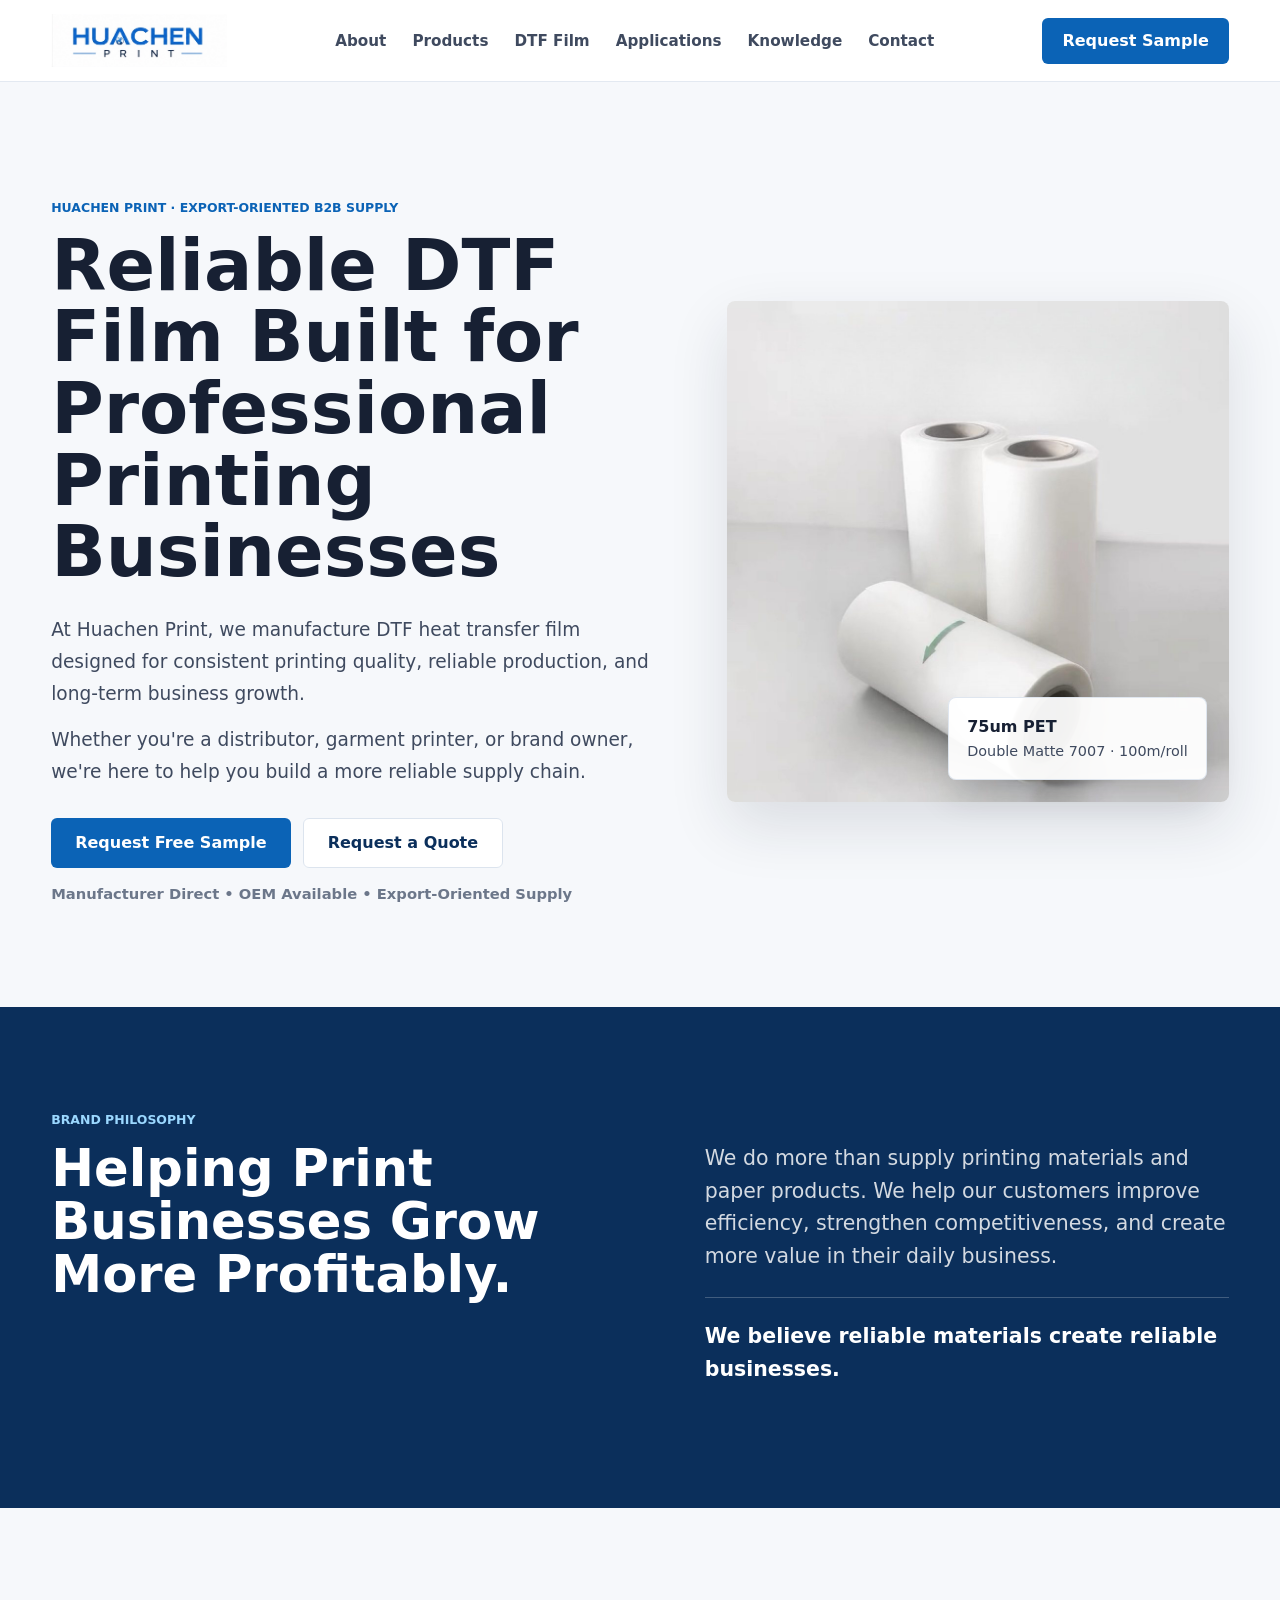
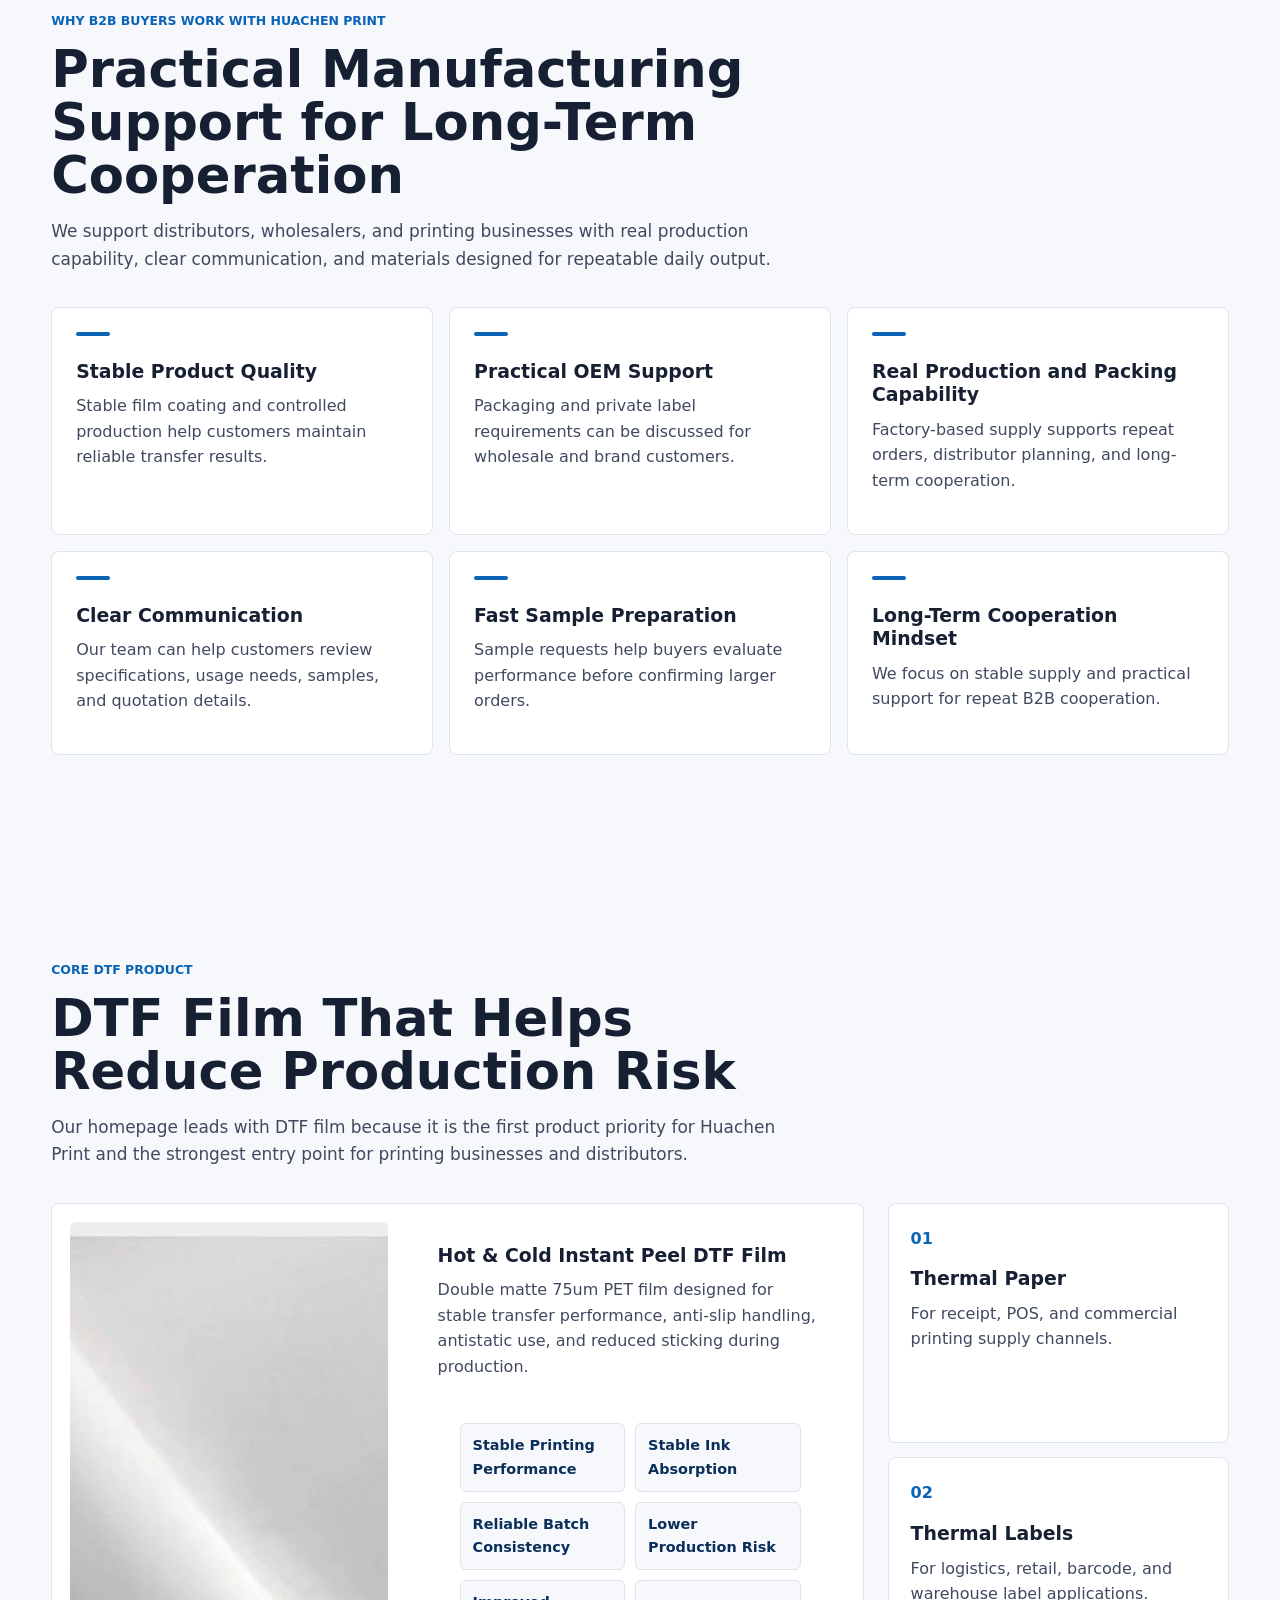
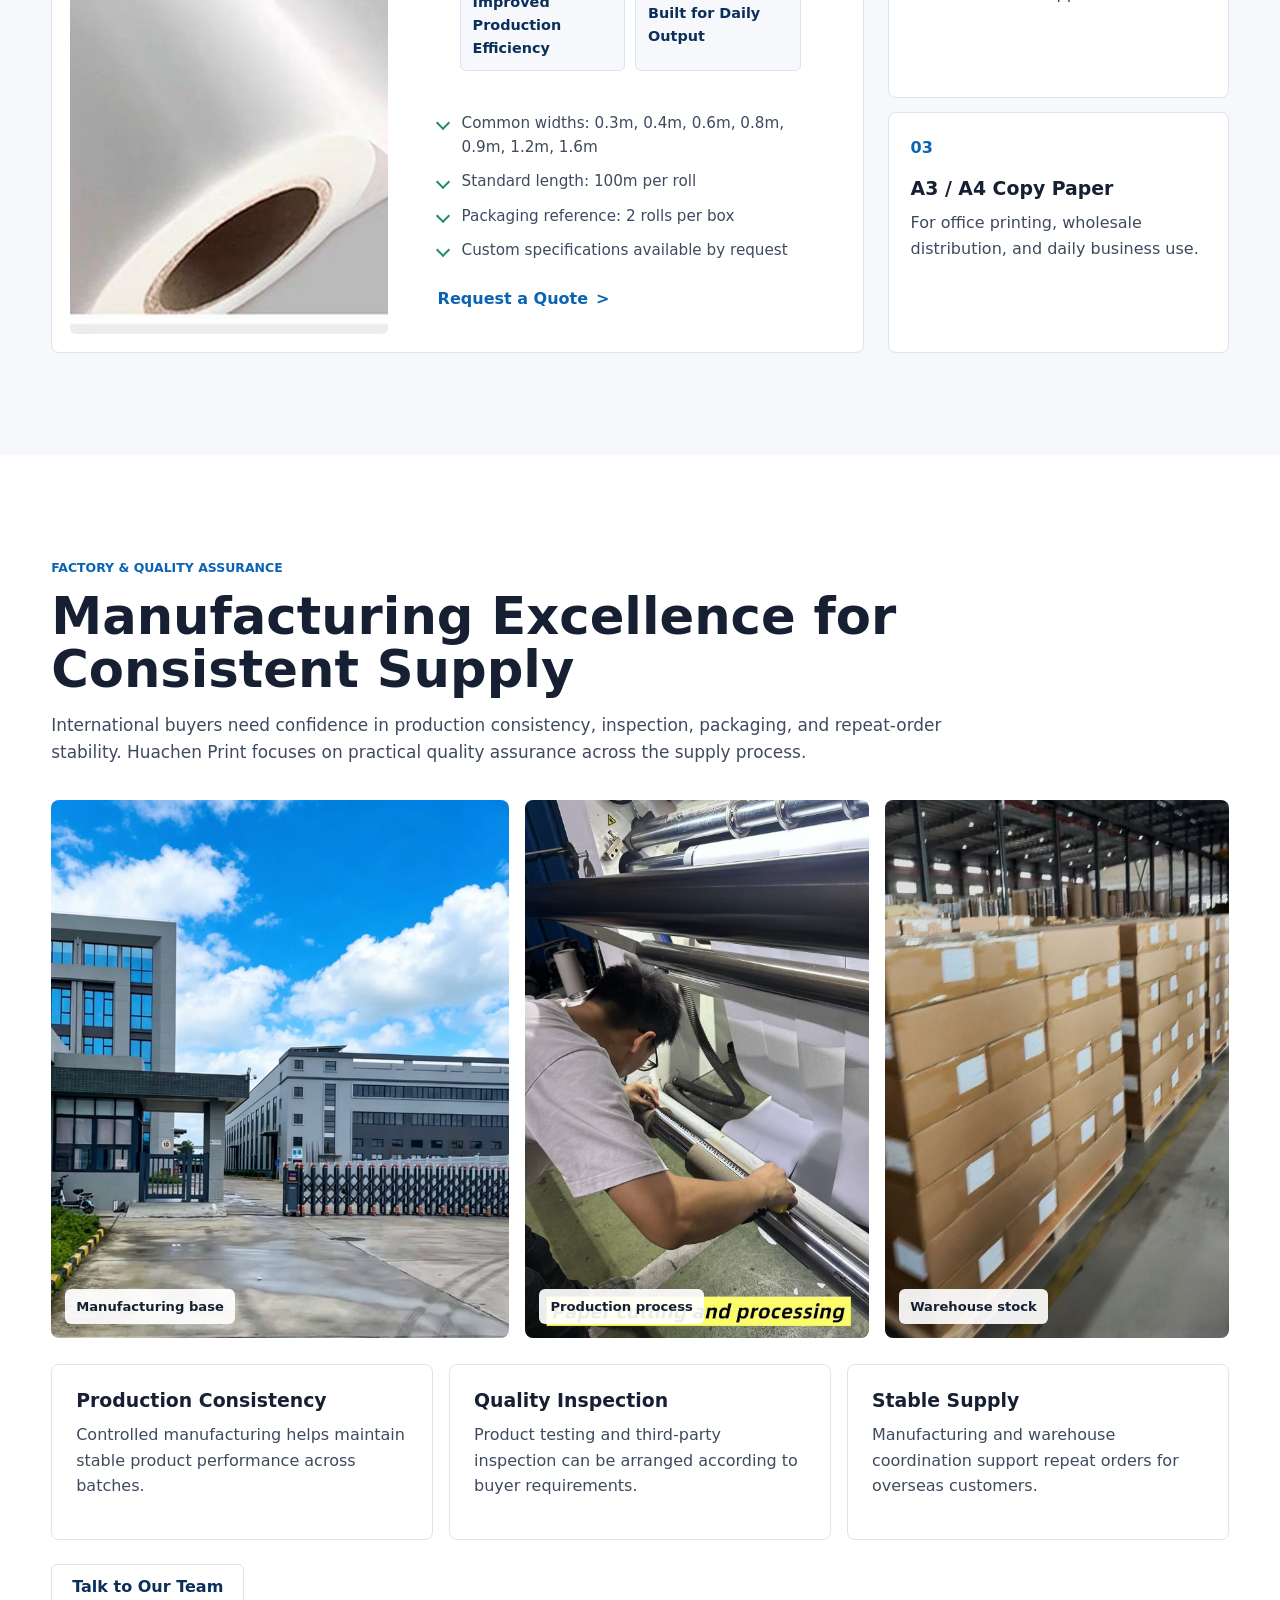
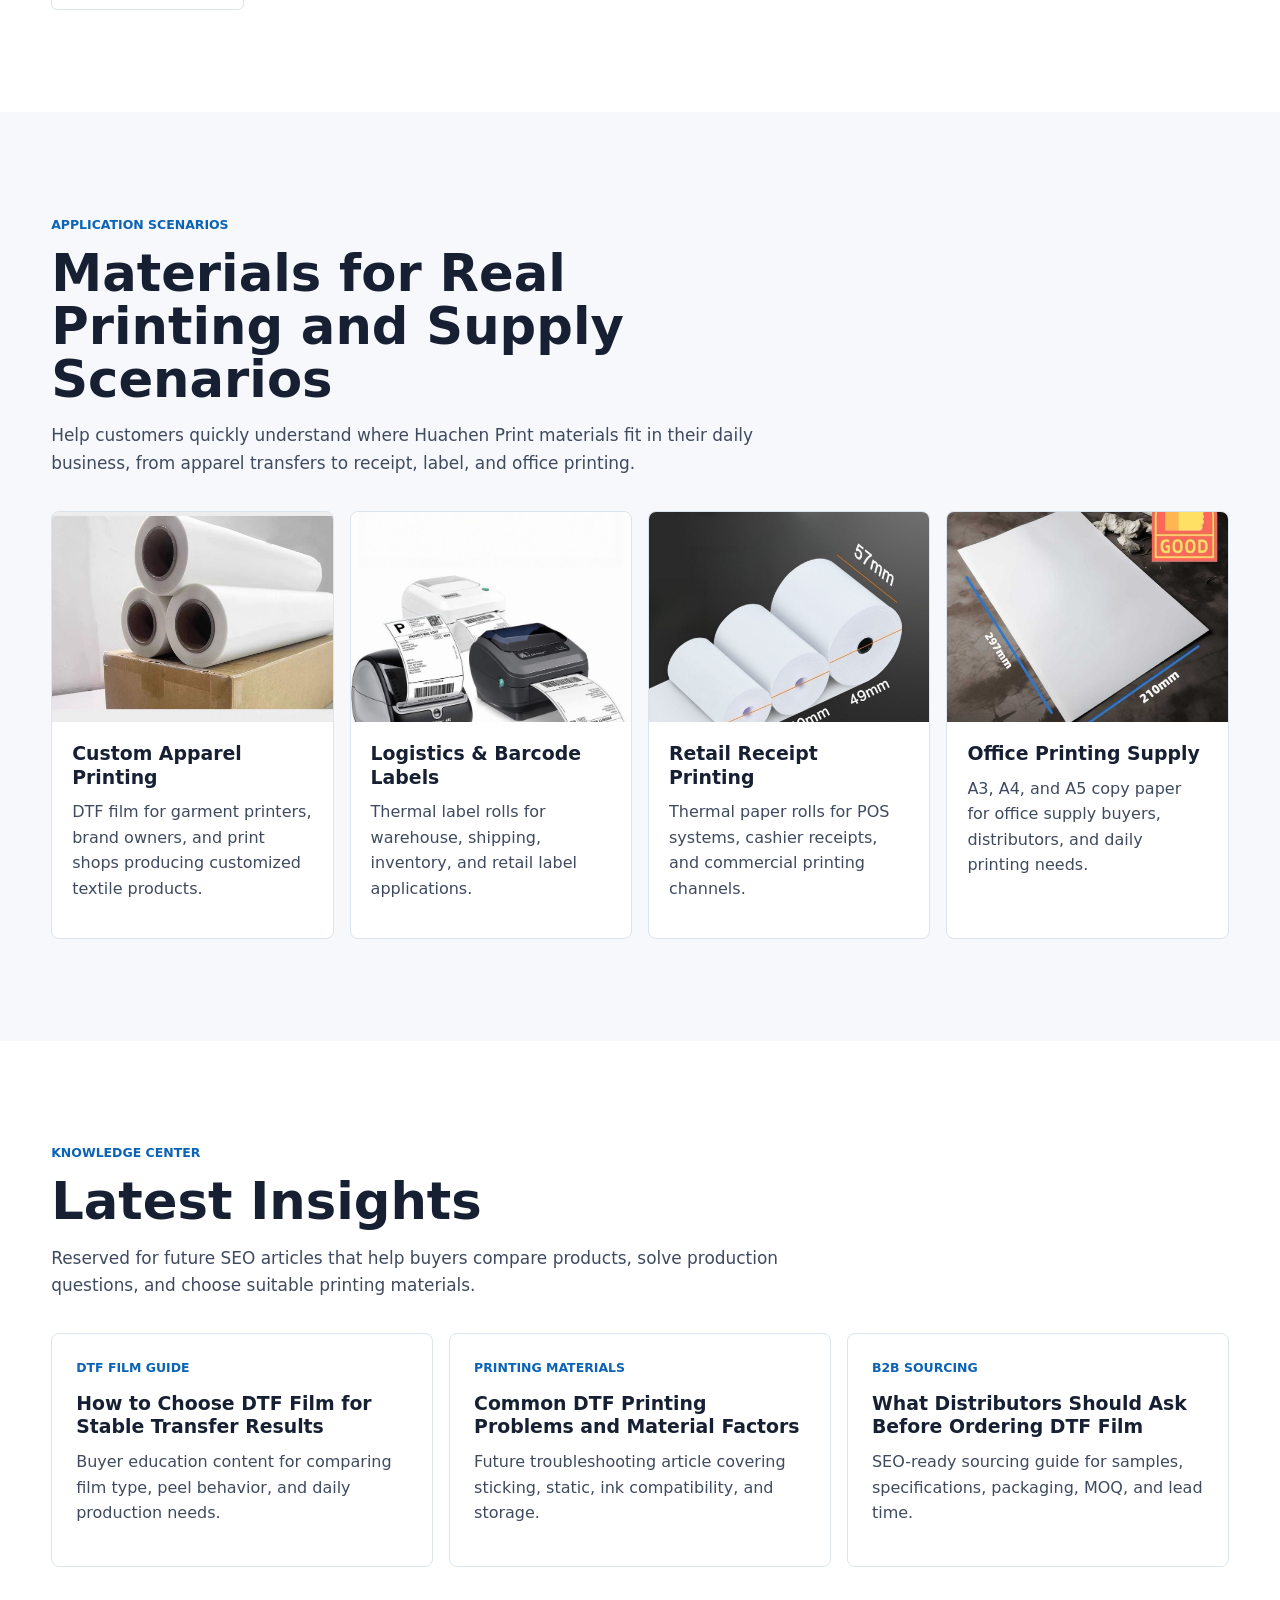
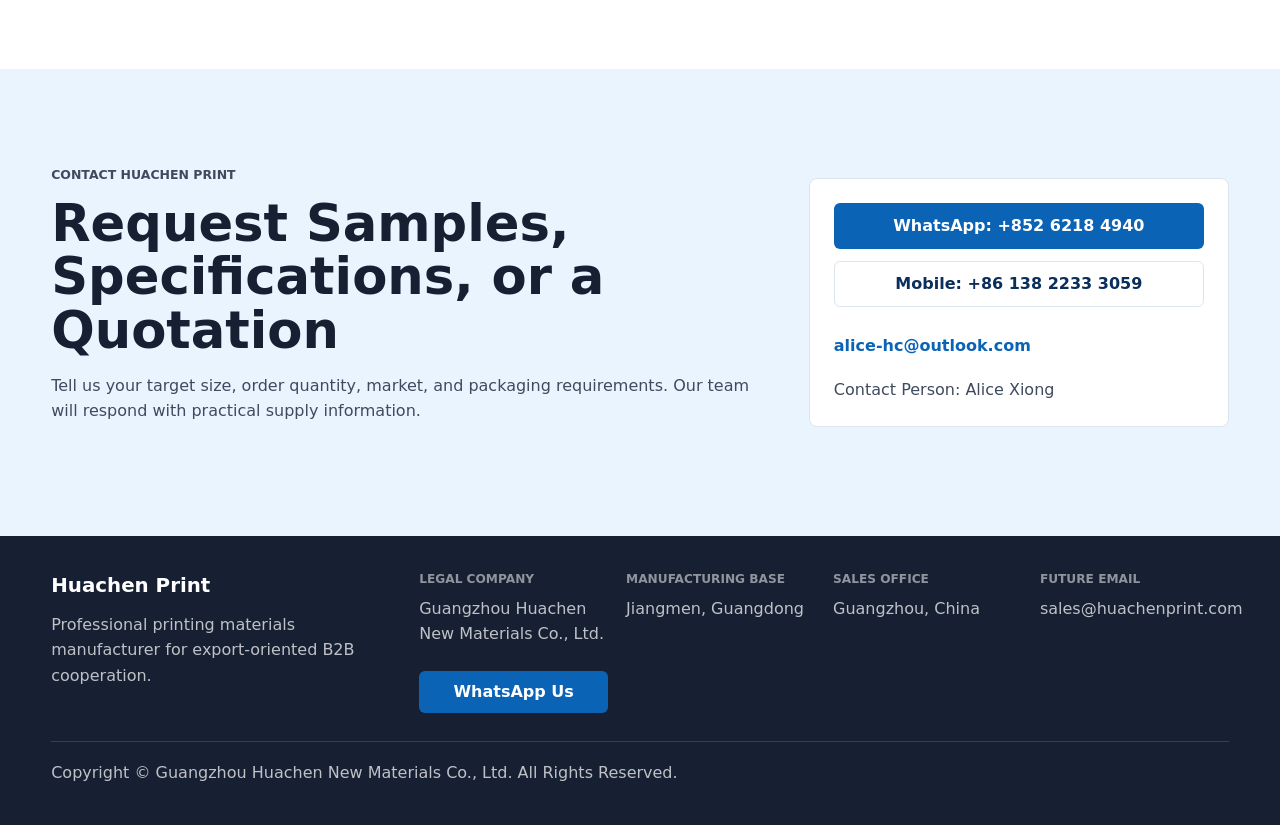
==== index.html @ bc87f284 "Add files via upload Initial Huachen Print website launch package" ====
<!doctype html>
<html lang="en">
  <head>
    <meta charset="utf-8" />
    <meta name="viewport" content="width=device-width, initial-scale=1" />
    <title>Huachen Print | Professional DTF Heat Transfer Film Manufacturer</title>
    <meta
      name="description"
      content="Huachen Print is a professional DTF heat transfer film manufacturer helping overseas distributors and printing businesses build reliable supply chains."
    />
    <link rel="canonical" href="https://huachenprint.com" />
    <link rel="icon" href="./favicon.ico" sizes="any" />
    <meta property="og:type" content="website" />
    <meta property="og:title" content="Huachen Print | Professional DTF Heat Transfer Film Manufacturer" />
    <meta property="og:description" content="width=device-width, initial-scale=1" />
    <meta property="og:url" content="https://huachenprint.com" />
    <meta property="og:image" content="https://huachenprint.com/assets/images/og-image.jpg" />
    <meta name="twitter:card" content="summary_large_image" />
    <link rel="stylesheet" href="./styles.css" />
  </head>
  <body>
    <header class="site-header">
      <a class="brand" href="./index.html" aria-label="Huachen Print homepage">
        <img src="./assets/images/logo-huachen-print.jpg" alt="Huachen Print" />
      </a>
      <button class="menu-button" type="button" aria-label="Open navigation" aria-expanded="false">
        <span></span>
        <span></span>
        <span></span>
      </button>
      <nav class="site-nav" aria-label="Main navigation">
        <a href="./about.html">About</a>
        <a href="./products.html">Products</a>
        <a href="./dtf-film.html">DTF Film</a>
        <a href="./applications.html">Applications</a>
        <a href="#knowledge">Knowledge</a>
        <a href="#contact">Contact</a>
      </nav>
      <a class="header-cta" href="https://wa.me/85262184940?text=Request%20Free%20Sample">Request Sample</a>
    </header>

    <main>
      <section class="hero">
        <div class="hero-copy">
          <p class="eyebrow">Huachen Print &middot; Export-Oriented B2B Supply</p>
          <h1>Reliable DTF Film Built for Professional Printing Businesses</h1>
          <div class="hero-lede">
            <p>
              At Huachen Print, we manufacture DTF heat transfer film designed for
              consistent printing quality, reliable production, and long-term business growth.
            </p>
            <p>
              Whether you're a distributor, garment printer, or brand owner, we're here to help you
              build a more reliable supply chain.
            </p>
          </div>
          <div class="hero-actions" aria-label="Primary contact actions">
            <a class="button primary" href="https://wa.me/85262184940?text=Request%20Free%20Sample">Request Free Sample</a>
            <a class="button secondary" href="mailto:alice-hc@outlook.com?subject=DTF%20Film%20Quotation%20Request">Request a Quote</a>
          </div>
          <p class="hero-trust">Manufacturer Direct &bull; OEM Available &bull; Export-Oriented Supply</p>
        </div>
        <div class="hero-media" aria-label="DTF film product image">
          <img src="./assets/images/dtf-film-rolls.jpg" alt="DTF heat transfer film rolls" />
          <div class="media-note">
            <strong>75um PET</strong>
            <span>Double Matte 7007 &middot; 100m/roll</span>
          </div>
        </div>
      </section>

      <section class="section brand-position" id="about">
        <div class="section-kicker">Brand Philosophy</div>
        <div class="split">
          <div>
            <h2>Helping Print Businesses Grow More Profitably.</h2>
          </div>
          <div>
            <p>
              We do more than supply printing materials and paper products. We help our customers
              improve efficiency, strengthen competitiveness, and create more value in their daily
              business.
            </p>
            <p class="brand-statement">We believe reliable materials create reliable businesses.</p>
          </div>
        </div>
      </section>

      <section class="section why-choose" id="why">
        <div class="section-heading">
          <p class="eyebrow">Why B2B Buyers Work With Huachen Print</p>
          <h2>Practical Manufacturing Support for Long-Term Cooperation</h2>
          <p>
            We support distributors, wholesalers, and printing businesses with real production
            capability, clear communication, and materials designed for repeatable daily output.
          </p>
        </div>
        <div class="reason-grid">
          <article>
            <h3>Stable Product Quality</h3>
            <p>Stable film coating and controlled production help customers maintain reliable transfer results.</p>
          </article>
          <article>
            <h3>Practical OEM Support</h3>
            <p>Packaging and private label requirements can be discussed for wholesale and brand customers.</p>
          </article>
          <article>
            <h3>Real Production and Packing Capability</h3>
            <p>Factory-based supply supports repeat orders, distributor planning, and long-term cooperation.</p>
          </article>
          <article>
            <h3>Clear Communication</h3>
            <p>Our team can help customers review specifications, usage needs, samples, and quotation details.</p>
          </article>
          <article>
            <h3>Fast Sample Preparation</h3>
            <p>Sample requests help buyers evaluate performance before confirming larger orders.</p>
          </article>
          <article>
            <h3>Long-Term Cooperation Mindset</h3>
            <p>We focus on stable supply and practical support for repeat B2B cooperation.</p>
          </article>
        </div>
      </section>

      <section class="section product-focus" id="products">
        <div class="section-heading">
          <p class="eyebrow">Core DTF Product</p>
          <h2>DTF Film That Helps Reduce Production Risk</h2>
          <p>
            Our homepage leads with DTF film because it is the first product priority for Huachen
            Print and the strongest entry point for printing businesses and distributors.
          </p>
        </div>
        <div class="product-grid">
          <article class="feature-panel">
            <img src="./assets/images/dtf-film-detail.jpg" alt="Close-up of DTF film surface" />
            <div>
              <h3>Hot & Cold Instant Peel DTF Film</h3>
              <p>
                Double matte 75um PET film designed for stable transfer performance, anti-slip
                handling, antistatic use, and reduced sticking during production.
              </p>
              <div class="advantage-grid" aria-label="DTF film business advantages">
                <span>Stable Printing Performance</span>
                <span>Stable Ink Absorption</span>
                <span>Reliable Batch Consistency</span>
                <span>Lower Production Risk</span>
                <span>Improved Production Efficiency</span>
                <span>Built for Daily Output</span>
              </div>
              <ul class="check-list compact-list">
                <li>Common widths: 0.3m, 0.4m, 0.6m, 0.8m, 0.9m, 1.2m, 1.6m</li>
                <li>Standard length: 100m per roll</li>
                <li>Packaging reference: 2 rolls per box</li>
                <li>Custom specifications available by request</li>
              </ul>
              <a class="text-cta" href="mailto:alice-hc@outlook.com?subject=DTF%20Film%20Quotation%20Request">Request a Quote</a>
            </div>
          </article>
          <aside class="category-list" aria-label="Additional product categories">
            <article>
              <span>01</span>
              <h3>Thermal Paper</h3>
              <p>For receipt, POS, and commercial printing supply channels.</p>
            </article>
            <article>
              <span>02</span>
              <h3>Thermal Labels</h3>
              <p>For logistics, retail, barcode, and warehouse label applications.</p>
            </article>
            <article>
              <span>03</span>
              <h3>A3 / A4 Copy Paper</h3>
              <p>For office printing, wholesale distribution, and daily business use.</p>
            </article>
          </aside>
        </div>
      </section>

      <section class="section manufacturing" id="manufacturing">
        <div class="section-heading compact">
          <p class="eyebrow">Factory & Quality Assurance</p>
          <h2>Manufacturing Excellence for Consistent Supply</h2>
          <p>
            International buyers need confidence in production consistency, inspection, packaging,
            and repeat-order stability. Huachen Print focuses on practical quality assurance across
            the supply process.
          </p>
        </div>
        <div class="image-band">
          <figure>
            <img src="./assets/images/factory-building.jpg" alt="Huachen manufacturing base exterior" />
            <figcaption>Manufacturing base</figcaption>
          </figure>
          <figure>
            <img src="./assets/images/production-line.jpg" alt="Production line operation" />
            <figcaption>Production process</figcaption>
          </figure>
          <figure>
            <img src="./assets/images/warehouse-stock.jpg" alt="Warehouse stock for printing materials" />
            <figcaption>Warehouse stock</figcaption>
          </figure>
        </div>
        <div class="trust-grid">
          <article>
            <h3>Production Consistency</h3>
            <p>Controlled manufacturing helps maintain stable product performance across batches.</p>
          </article>
          <article>
            <h3>Quality Inspection</h3>
            <p>Product testing and third-party inspection can be arranged according to buyer requirements.</p>
          </article>
          <article>
            <h3>Stable Supply</h3>
            <p>Manufacturing and warehouse coordination support repeat orders for overseas customers.</p>
          </article>
        </div>
        <div class="section-action">
          <a class="button secondary" href="https://wa.me/85262184940?text=Talk%20to%20Huachen%20Print%20Team">Talk to Our Team</a>
        </div>
      </section>

      <section class="section applications" id="applications">
        <div class="section-heading">
          <p class="eyebrow">Application Scenarios</p>
          <h2>Materials for Real Printing and Supply Scenarios</h2>
          <p>
            Help customers quickly understand where Huachen Print materials fit in their daily
            business, from apparel transfers to receipt, label, and office printing.
          </p>
        </div>
        <div class="homepage-application-grid">
          <article class="application-card with-image">
            <img src="./assets/images/dtf-film-box.jpg" alt="DTF film for custom apparel printing" />
            <div>
              <h3>Custom Apparel Printing</h3>
              <p>DTF film for garment printers, brand owners, and print shops producing customized textile products.</p>
            </div>
          </article>
          <article class="application-card with-image">
            <img src="./assets/images/thermal-labels.jpg" alt="Thermal labels for logistics and barcode printing" />
            <div>
              <h3>Logistics & Barcode Labels</h3>
              <p>Thermal label rolls for warehouse, shipping, inventory, and retail label applications.</p>
            </div>
          </article>
          <article class="application-card with-image">
            <img src="./assets/images/thermal-paper-roll.jpg" alt="Thermal paper rolls for POS receipt printing" />
            <div>
              <h3>Retail Receipt Printing</h3>
              <p>Thermal paper rolls for POS systems, cashier receipts, and commercial printing channels.</p>
            </div>
          </article>
          <article class="application-card with-image">
            <img src="./assets/images/copy-paper.jpg" alt="Copy paper for office printing" />
            <div>
              <h3>Office Printing Supply</h3>
              <p>A3, A4, and A5 copy paper for office supply buyers, distributors, and daily printing needs.</p>
            </div>
          </article>
        </div>
      </section>

      <section class="section knowledge" id="knowledge">
        <div class="section-heading">
          <p class="eyebrow">Knowledge Center</p>
          <h2>Latest Insights</h2>
          <p>
            Reserved for future SEO articles that help buyers compare products, solve production
            questions, and choose suitable printing materials.
          </p>
        </div>
        <div class="blog-grid">
          <article>
            <p class="blog-tag">DTF Film Guide</p>
            <h3>How to Choose DTF Film for Stable Transfer Results</h3>
            <p>Buyer education content for comparing film type, peel behavior, and daily production needs.</p>
          </article>
          <article>
            <p class="blog-tag">Printing Materials</p>
            <h3>Common DTF Printing Problems and Material Factors</h3>
            <p>Future troubleshooting article covering sticking, static, ink compatibility, and storage.</p>
          </article>
          <article>
            <p class="blog-tag">B2B Sourcing</p>
            <h3>What Distributors Should Ask Before Ordering DTF Film</h3>
            <p>SEO-ready sourcing guide for samples, specifications, packaging, MOQ, and lead time.</p>
          </article>
        </div>
      </section>

      <section class="cta-section" id="contact">
        <div>
          <p class="eyebrow">Contact Huachen Print</p>
          <h2>Request Samples, Specifications, or a Quotation</h2>
          <p>
            Tell us your target size, order quantity, market, and packaging requirements. Our team
            will respond with practical supply information.
          </p>
        </div>
        <div class="contact-card">
          <a class="button primary full" href="https://wa.me/85262184940">WhatsApp: +852 6218 4940</a>
          <a class="button secondary full" href="tel:+8613822333059">Mobile: +86 138 2233 3059</a>
          <a class="contact-link" href="mailto:alice-hc@outlook.com">alice-hc@outlook.com</a>
          <p>Contact Person: Alice Xiong</p>
        </div>
      </section>
    </main>

    <footer class="site-footer">
      <div class="footer-brand">
        <strong>Huachen Print</strong>
        <p>Professional printing materials manufacturer for export-oriented B2B cooperation.</p>
      </div>
      <div class="footer-grid">
        <div>
          <span>Legal Company</span>
          <p>Guangzhou Huachen New Materials Co., Ltd.</p>
        </div>
        <div>
          <span>Manufacturing Base</span>
          <p>Jiangmen, Guangdong</p>
        </div>
        <div>
          <span>Sales Office</span>
          <p>Guangzhou, China</p>
        </div>
        <div>
          <span>Future Email</span>
          <p>sales@huachenprint.com</p>
        </div>
        <a class="footer-whatsapp" href="https://wa.me/85262184940">WhatsApp Us</a>
      </div>
      <div class="footer-legal">
        <p>Copyright &copy; Guangzhou Huachen New Materials Co., Ltd. All Rights Reserved.</p>
      </div>
    </footer>

    <script src="./site.js"></script>
  </body>
</html>
---- styles.css ----
:root {
  --blue-900: #0b2f5b;
  --blue-700: #0b63b6;
  --blue-100: #eaf4ff;
  --slate-900: #172033;
  --slate-700: #3f4a5f;
  --slate-500: #6c778a;
  --line: #dce4ee;
  --gray-50: #f6f8fb;
  --white: #ffffff;
  --accent: #1f8a70;
  --shadow: 0 24px 60px rgba(23, 32, 51, 0.12);
}

* {
  box-sizing: border-box;
}

html {
  scroll-behavior: smooth;
}

body {
  margin: 0;
  color: var(--slate-900);
  background: var(--white);
  font-family:
    Inter, ui-sans-serif, system-ui, -apple-system, BlinkMacSystemFont, "Segoe UI", sans-serif;
  line-height: 1.6;
}

img {
  display: block;
  max-width: 100%;
}

a {
  color: inherit;
  text-decoration: none;
}

.site-header {
  position: sticky;
  top: 0;
  z-index: 10;
  display: grid;
  grid-template-columns: auto 1fr auto;
  align-items: center;
  gap: 28px;
  min-height: 76px;
  padding: 14px clamp(20px, 4vw, 64px);
  border-bottom: 1px solid rgba(220, 228, 238, 0.8);
  background: rgba(255, 255, 255, 0.94);
  backdrop-filter: blur(16px);
}

.brand img {
  width: 176px;
  height: auto;
}

.site-nav {
  display: flex;
  justify-content: center;
  gap: 26px;
  color: var(--slate-700);
  font-size: 0.95rem;
  font-weight: 600;
}

.site-nav a:hover {
  color: var(--blue-700);
}

.header-cta,
.button {
  display: inline-flex;
  align-items: center;
  justify-content: center;
  min-height: 46px;
  padding: 0 20px;
  border-radius: 6px;
  font-weight: 700;
  line-height: 1;
  white-space: nowrap;
}

.header-cta,
.button.primary {
  color: var(--white);
  background: var(--blue-700);
}

.button.secondary {
  color: var(--blue-900);
  border: 1px solid var(--line);
  background: var(--white);
}

.button.full {
  width: 100%;
}

.menu-button {
  display: none;
  width: 44px;
  height: 44px;
  padding: 10px;
  border: 1px solid var(--line);
  border-radius: 6px;
  background: var(--white);
}

.menu-button span {
  display: block;
  height: 2px;
  margin: 5px 0;
  background: var(--blue-900);
}

.hero {
  display: grid;
  grid-template-columns: minmax(0, 0.98fr) minmax(360px, 0.82fr);
  gap: clamp(44px, 6vw, 86px);
  align-items: center;
  padding: clamp(68px, 9vw, 124px) clamp(20px, 4vw, 64px) clamp(58px, 8vw, 104px);
  background: var(--gray-50);
}

.hero-copy {
  animation: heroFadeUp 520ms ease-out both;
}

.eyebrow,
.section-kicker {
  margin: 0 0 12px;
  color: var(--blue-700);
  font-size: 0.78rem;
  font-weight: 800;
  letter-spacing: 0;
  text-transform: uppercase;
}

h1,
h2,
h3,
p {
  margin-top: 0;
}

h1 {
  max-width: 820px;
  margin-bottom: 22px;
  font-size: clamp(2.55rem, 6vw, 5.35rem);
  line-height: 0.98;
  letter-spacing: 0;
}

.hero h1 {
  max-width: 900px;
  margin-bottom: 26px;
  font-size: clamp(2.7rem, 5.6vw, 5.15rem);
  line-height: 1;
}

h2 {
  margin-bottom: 16px;
  font-size: clamp(2rem, 4vw, 3.7rem);
  line-height: 1.04;
  letter-spacing: 0;
}

h3 {
  margin-bottom: 10px;
  font-size: 1.18rem;
  line-height: 1.25;
}

.hero-lede {
  max-width: 700px;
  color: var(--slate-700);
  font-size: clamp(1.04rem, 1.45vw, 1.22rem);
  line-height: 1.72;
}

.hero-lede p {
  margin-bottom: 14px;
}

.hero-actions {
  display: flex;
  flex-wrap: wrap;
  gap: 12px;
  margin: 30px 0 14px;
}

.hero .button {
  min-height: 50px;
  padding-right: 24px;
  padding-left: 24px;
  transition:
    transform 180ms ease,
    box-shadow 180ms ease,
    border-color 180ms ease;
}

.hero .button:hover {
  transform: translateY(-1px);
  box-shadow: 0 10px 22px rgba(23, 32, 51, 0.12);
}

.hero-trust {
  margin: 0;
  color: var(--slate-500);
  font-size: 0.92rem;
  font-weight: 800;
}

.hero-facts {
  display: grid;
  grid-template-columns: repeat(3, minmax(0, 1fr));
  gap: 14px;
  max-width: 860px;
  margin: 0;
}

.hero-facts div {
  min-height: 112px;
  padding: 18px;
  border: 1px solid var(--line);
  border-radius: 8px;
  background: var(--white);
}

.hero-facts dt {
  color: var(--slate-500);
  font-size: 0.78rem;
  font-weight: 700;
  text-transform: uppercase;
}

.hero-facts dd {
  margin: 8px 0 0;
  font-weight: 800;
  line-height: 1.3;
}

.hero-media {
  position: relative;
  animation: heroFadeUp 620ms ease-out 80ms both;
}

.hero-media img {
  width: 100%;
  aspect-ratio: 1 / 1;
  object-fit: cover;
  border-radius: 8px;
  box-shadow: var(--shadow);
}

@keyframes heroFadeUp {
  from {
    opacity: 0;
    transform: translateY(12px);
  }

  to {
    opacity: 1;
    transform: translateY(0);
  }
}

.media-note {
  position: absolute;
  right: 22px;
  bottom: 22px;
  max-width: 260px;
  padding: 16px 18px;
  border: 1px solid rgba(220, 228, 238, 0.9);
  border-radius: 8px;
  background: rgba(255, 255, 255, 0.94);
  box-shadow: 0 16px 34px rgba(23, 32, 51, 0.16);
}

.media-note strong,
.media-note span {
  display: block;
}

.media-note span {
  color: var(--slate-700);
  font-size: 0.9rem;
}

.section {
  padding: clamp(58px, 8vw, 104px) clamp(20px, 4vw, 64px);
}

.brand-position {
  background: var(--blue-900);
  color: var(--white);
}

.brand-position .section-kicker {
  color: #9bd8ff;
}

.brand-statement {
  margin-top: 24px;
  padding-top: 22px;
  border-top: 1px solid rgba(255, 255, 255, 0.22);
  color: var(--white) !important;
  font-weight: 800;
}

.split {
  display: grid;
  grid-template-columns: minmax(0, 0.9fr) minmax(320px, 0.8fr);
  gap: clamp(28px, 5vw, 70px);
  align-items: start;
}

.split p {
  color: rgba(255, 255, 255, 0.82);
  font-size: clamp(1.05rem, 1.6vw, 1.32rem);
}

.section-heading {
  max-width: 760px;
  margin-bottom: 34px;
}

.section-heading.compact {
  max-width: 940px;
}

.section-heading p:not(.eyebrow) {
  color: var(--slate-700);
  font-size: 1.06rem;
}

.product-focus,
.applications,
.why-choose {
  background: var(--gray-50);
}

.product-grid {
  display: grid;
  grid-template-columns: minmax(0, 1fr) minmax(290px, 0.42fr);
  gap: 24px;
  align-items: stretch;
}

.feature-panel,
.category-list article,
.trust-grid article,
.reason-grid article,
.blog-grid article,
.contact-card {
  border: 1px solid var(--line);
  border-radius: 8px;
  background: var(--white);
}

.reason-grid {
  display: grid;
  grid-template-columns: repeat(3, minmax(0, 1fr));
  gap: 16px;
}

.reason-grid article {
  min-height: 198px;
  padding: 24px;
}

.reason-grid article::before {
  display: block;
  width: 34px;
  height: 4px;
  margin-bottom: 24px;
  border-radius: 99px;
  background: var(--blue-700);
  content: "";
}

.reason-grid p {
  color: var(--slate-700);
}

.feature-panel {
  display: grid;
  grid-template-columns: minmax(280px, 0.74fr) minmax(0, 1fr);
  gap: 28px;
  padding: 18px;
}

.feature-panel img {
  width: 100%;
  height: 100%;
  min-height: 360px;
  object-fit: cover;
  border-radius: 6px;
}

.feature-panel div {
  padding: clamp(10px, 2vw, 22px);
}

.feature-panel p,
.category-list p,
.trust-grid p,
.cta-section p,
.site-footer p {
  color: var(--slate-700);
}

.check-list {
  display: grid;
  gap: 10px;
  margin: 22px 0 0;
  padding: 0;
  list-style: none;
}

.compact-list {
  margin-top: 18px;
  color: var(--slate-700);
  font-size: 0.95rem;
}

.advantage-grid {
  display: grid;
  grid-template-columns: repeat(2, minmax(0, 1fr));
  gap: 10px;
  margin-top: 22px;
}

.advantage-grid span {
  display: flex;
  align-items: center;
  min-height: 48px;
  padding: 10px 12px;
  border: 1px solid var(--line);
  border-radius: 6px;
  color: var(--blue-900);
  background: var(--gray-50);
  font-size: 0.9rem;
  font-weight: 800;
}

.text-cta {
  display: inline-flex;
  margin-top: 24px;
  color: var(--blue-700);
  font-weight: 900;
}

.text-cta::after {
  margin-left: 8px;
  content: ">";
}

.check-list li {
  position: relative;
  padding-left: 24px;
}

.check-list li::before {
  position: absolute;
  top: 0.48em;
  left: 0;
  width: 8px;
  height: 8px;
  border: 2px solid var(--accent);
  border-top: 0;
  border-left: 0;
  content: "";
  transform: rotate(45deg);
}

.category-list {
  display: grid;
  gap: 14px;
}

.category-list article {
  padding: 22px;
}

.category-list span {
  display: inline-block;
  margin-bottom: 16px;
  color: var(--blue-700);
  font-weight: 900;
}

.manufacturing {
  background: var(--white);
}

.image-band {
  display: grid;
  grid-template-columns: 1.2fr 0.9fr 0.9fr;
  gap: 16px;
  margin-bottom: 26px;
}

.image-band figure {
  position: relative;
  min-height: 280px;
  margin: 0;
  overflow: hidden;
  border-radius: 8px;
  background: var(--gray-50);
}

.image-band img {
  width: 100%;
  height: 100%;
  min-height: 280px;
  object-fit: cover;
}

.image-band figcaption {
  position: absolute;
  left: 14px;
  bottom: 14px;
  padding: 7px 11px;
  border-radius: 6px;
  color: var(--slate-900);
  background: rgba(255, 255, 255, 0.92);
  font-size: 0.82rem;
  font-weight: 800;
}

.trust-grid {
  display: grid;
  grid-template-columns: repeat(3, minmax(0, 1fr));
  gap: 16px;
}

.trust-grid article {
  padding: 24px;
}

.section-action {
  margin-top: 24px;
}

.application-grid {
  display: grid;
  grid-template-columns: repeat(2, minmax(0, 1fr));
  gap: 12px;
}

.application-grid span {
  display: flex;
  align-items: center;
  min-height: 72px;
  padding: 16px 18px;
  border: 1px solid var(--line);
  border-radius: 8px;
  background: var(--white);
  color: var(--blue-900);
  font-weight: 800;
}

.application-layout {
  display: grid;
  grid-template-columns: minmax(300px, 0.52fr) minmax(0, 1fr);
  gap: 24px;
  align-items: stretch;
}

.application-layout img {
  width: 100%;
  height: 100%;
  min-height: 360px;
  object-fit: cover;
  border-radius: 8px;
  box-shadow: var(--shadow);
}

.knowledge {
  background: var(--white);
}

.blog-grid {
  display: grid;
  grid-template-columns: repeat(3, minmax(0, 1fr));
  gap: 16px;
}

.blog-grid article {
  padding: 24px;
}

.blog-grid p {
  color: var(--slate-700);
}

.blog-tag {
  margin-bottom: 14px;
  color: var(--blue-700) !important;
  font-size: 0.78rem;
  font-weight: 900;
  text-transform: uppercase;
}

.cta-section {
  display: grid;
  grid-template-columns: minmax(0, 1fr) minmax(320px, 420px);
  gap: 36px;
  align-items: center;
  padding: clamp(58px, 8vw, 96px) clamp(20px, 4vw, 64px);
  background: var(--blue-100);
}

.cta-section h2 {
  max-width: 850px;
}

.contact-card {
  display: grid;
  gap: 12px;
  padding: 24px;
}

.contact-link {
  padding: 14px 0 6px;
  color: var(--blue-700);
  font-weight: 800;
}

.contact-card p {
  margin-bottom: 0;
}

.site-footer {
  display: grid;
  grid-template-columns: minmax(260px, 0.42fr) minmax(0, 1fr);
  gap: 28px;
  padding: 34px clamp(20px, 4vw, 64px);
  color: var(--white);
  background: var(--slate-900);
}

.footer-brand strong {
  display: block;
  margin-bottom: 10px;
  font-size: 1.24rem;
}

.footer-grid {
  display: grid;
  grid-template-columns: repeat(4, minmax(0, 1fr));
  gap: 18px;
}

.footer-grid span {
  display: block;
  margin-bottom: 6px;
  color: rgba(255, 255, 255, 0.52);
  font-size: 0.76rem;
  font-weight: 800;
  text-transform: uppercase;
}

.footer-whatsapp {
  display: inline-flex;
  align-items: center;
  justify-content: center;
  min-height: 42px;
  padding: 0 16px;
  border-radius: 6px;
  color: var(--white);
  background: var(--blue-700);
  font-weight: 800;
}

.footer-legal {
  grid-column: 1 / -1;
  padding-top: 18px;
  border-top: 1px solid rgba(255, 255, 255, 0.14);
}

.site-footer p {
  margin-bottom: 6px;
  color: rgba(255, 255, 255, 0.72);
}

.page-hero {
  display: grid;
  grid-template-columns: minmax(0, 0.95fr) minmax(320px, 0.72fr);
  gap: clamp(32px, 5vw, 70px);
  align-items: center;
  padding: clamp(52px, 8vw, 96px) clamp(20px, 4vw, 64px);
  background: var(--gray-50);
}

.page-hero h1 {
  font-size: clamp(2.35rem, 5vw, 4.85rem);
}

.page-hero p {
  max-width: 760px;
  color: var(--slate-700);
  font-size: 1.08rem;
}

.page-hero img {
  width: 100%;
  aspect-ratio: 4 / 3;
  object-fit: cover;
  border-radius: 8px;
  box-shadow: var(--shadow);
}

.breadcrumb {
  margin-bottom: 18px;
  color: var(--blue-700);
  font-size: 0.84rem;
  font-weight: 800;
}

.content-grid {
  display: grid;
  grid-template-columns: minmax(0, 0.92fr) minmax(280px, 0.42fr);
  gap: 28px;
}

.content-panel,
.spec-card,
.faq-card,
.product-card,
.application-card {
  border: 1px solid var(--line);
  border-radius: 8px;
  background: var(--white);
}

.content-panel {
  padding: clamp(24px, 4vw, 42px);
}

.content-panel p {
  color: var(--slate-700);
}

.stat-strip {
  display: grid;
  grid-template-columns: repeat(3, minmax(0, 1fr));
  gap: 14px;
  margin-top: 28px;
}

.stat-strip div {
  padding: 20px;
  border: 1px solid var(--line);
  border-radius: 8px;
  background: var(--gray-50);
}

.stat-strip strong {
  display: block;
  color: var(--blue-900);
  font-size: 1.35rem;
}

.spec-list {
  display: grid;
  gap: 12px;
  margin: 0;
}

.spec-list div {
  display: grid;
  grid-template-columns: minmax(110px, 0.42fr) minmax(0, 1fr);
  gap: 14px;
  padding: 14px 0;
  border-bottom: 1px solid var(--line);
}

.spec-list div:last-child {
  border-bottom: 0;
}

.spec-list dt {
  color: var(--slate-500);
  font-weight: 800;
}

.spec-list dd {
  margin: 0;
  color: var(--slate-900);
  font-weight: 700;
}

.spec-card,
.faq-card {
  padding: 24px;
}

.product-card-grid {
  display: grid;
  grid-template-columns: repeat(4, minmax(0, 1fr));
  gap: 16px;
}

.product-card {
  overflow: hidden;
}

.product-card img {
  width: 100%;
  aspect-ratio: 4 / 3;
  object-fit: cover;
}

.product-card div {
  padding: 20px;
}

.product-card p,
.application-card p,
.faq-card p {
  color: var(--slate-700);
}

.product-card a {
  display: inline-flex;
  margin-top: 12px;
  color: var(--blue-700);
  font-weight: 900;
}

.application-card-grid {
  display: grid;
  grid-template-columns: repeat(3, minmax(0, 1fr));
  gap: 16px;
}

.application-card {
  min-height: 180px;
  padding: 24px;
}

.homepage-application-grid {
  display: grid;
  grid-template-columns: repeat(4, minmax(0, 1fr));
  gap: 16px;
}

.application-card.with-image {
  min-height: 0;
  overflow: hidden;
  padding: 0;
}

.application-card.with-image img {
  width: 100%;
  aspect-ratio: 16 / 10;
  object-fit: cover;
  background: var(--gray-50);
}

.application-card.with-image div {
  padding: 20px;
}

.homepage-application-grid .application-card.with-image img {
  aspect-ratio: 4 / 3;
}

.page-cta {
  display: grid;
  grid-template-columns: minmax(0, 1fr) auto;
  gap: 24px;
  align-items: center;
  padding: clamp(36px, 6vw, 58px) clamp(20px, 4vw, 64px);
  color: var(--white);
  background: var(--blue-900);
}

.page-cta p {
  margin-bottom: 0;
  color: rgba(255, 255, 255, 0.78);
}

.page-cta .button.secondary {
  border-color: rgba(255, 255, 255, 0.28);
}

.value-grid,
.buyer-grid,
.faq-grid {
  display: grid;
  grid-template-columns: repeat(3, minmax(0, 1fr));
  gap: 16px;
}

.value-card,
.buyer-card,
.faq-item,
.mid-cta {
  border: 1px solid var(--line);
  border-radius: 8px;
  background: var(--white);
}

.value-card,
.buyer-card,
.faq-item {
  padding: 24px;
}

.value-card p,
.buyer-card p,
.faq-item p {
  color: var(--slate-700);
}

.value-card span {
  display: inline-flex;
  align-items: center;
  justify-content: center;
  width: 34px;
  height: 34px;
  margin-bottom: 18px;
  border-radius: 50%;
  color: var(--white);
  background: var(--blue-700);
  font-weight: 900;
}

.mid-cta {
  display: grid;
  grid-template-columns: minmax(0, 1fr) auto auto;
  gap: 12px;
  align-items: center;
  margin-top: 28px;
  padding: 22px;
}

.mid-cta p {
  margin-bottom: 0;
  color: var(--slate-700);
}

.spec-table {
  width: 100%;
  border-collapse: collapse;
  overflow: hidden;
  border: 1px solid var(--line);
  border-radius: 8px;
  background: var(--white);
}

.spec-table th,
.spec-table td {
  padding: 14px 16px;
  border-bottom: 1px solid var(--line);
  text-align: left;
  vertical-align: top;
  overflow-wrap: anywhere;
}

.spec-table th {
  width: 32%;
  color: var(--slate-500);
  background: var(--gray-50);
  font-size: 0.9rem;
}

.spec-table tr:last-child th,
.spec-table tr:last-child td {
  border-bottom: 0;
}

.content-panel .lead {
  color: var(--slate-900);
  font-size: 1.16rem;
  font-weight: 700;
}

@media (max-width: 980px) {
  .site-header {
    grid-template-columns: auto auto;
    justify-content: space-between;
  }

  .menu-button {
    display: block;
  }

  .site-nav {
    position: absolute;
    top: 76px;
    left: 0;
    right: 0;
    display: none;
    flex-direction: column;
    align-items: stretch;
    gap: 0;
    padding: 8px 20px 20px;
    border-bottom: 1px solid var(--line);
    background: var(--white);
  }

  .site-nav.is-open {
    display: flex;
  }

  .site-nav a {
    padding: 13px 0;
  }

  .header-cta {
    display: none;
  }

  .hero,
  .page-hero,
  .product-grid,
  .feature-panel,
  .split,
  .application-layout,
  .content-grid,
  .page-cta,
  .cta-section,
  .site-footer {
    grid-template-columns: 1fr;
  }

  .hero {
    padding-top: 42px;
  }

  .hero-facts,
  .trust-grid,
  .application-grid,
  .product-card-grid,
  .application-card-grid,
  .homepage-application-grid,
  .value-grid,
  .buyer-grid,
  .faq-grid,
  .stat-strip,
  .reason-grid,
  .blog-grid,
  .image-band {
    grid-template-columns: 1fr;
  }

  .footer-grid {
    grid-template-columns: repeat(2, minmax(0, 1fr));
  }

  .feature-panel img {
    min-height: 280px;
  }
}

@media (max-width: 620px) {
  .brand img {
    width: 150px;
  }

  .hero-facts {
    gap: 10px;
  }

  .hero-facts div {
    min-height: auto;
  }

  .hero-actions .button {
    width: 100%;
  }

  .hero h1 {
    font-size: clamp(2.35rem, 11vw, 3.2rem);
  }

  .hero-lede {
    font-size: 1rem;
    line-height: 1.65;
  }

  .advantage-grid,
  .mid-cta,
  .footer-grid {
    grid-template-columns: 1fr;
  }

  .media-note {
    position: static;
    margin-top: 12px;
  }

  .section,
  .cta-section {
    padding-top: 48px;
    padding-bottom: 48px;
  }
}
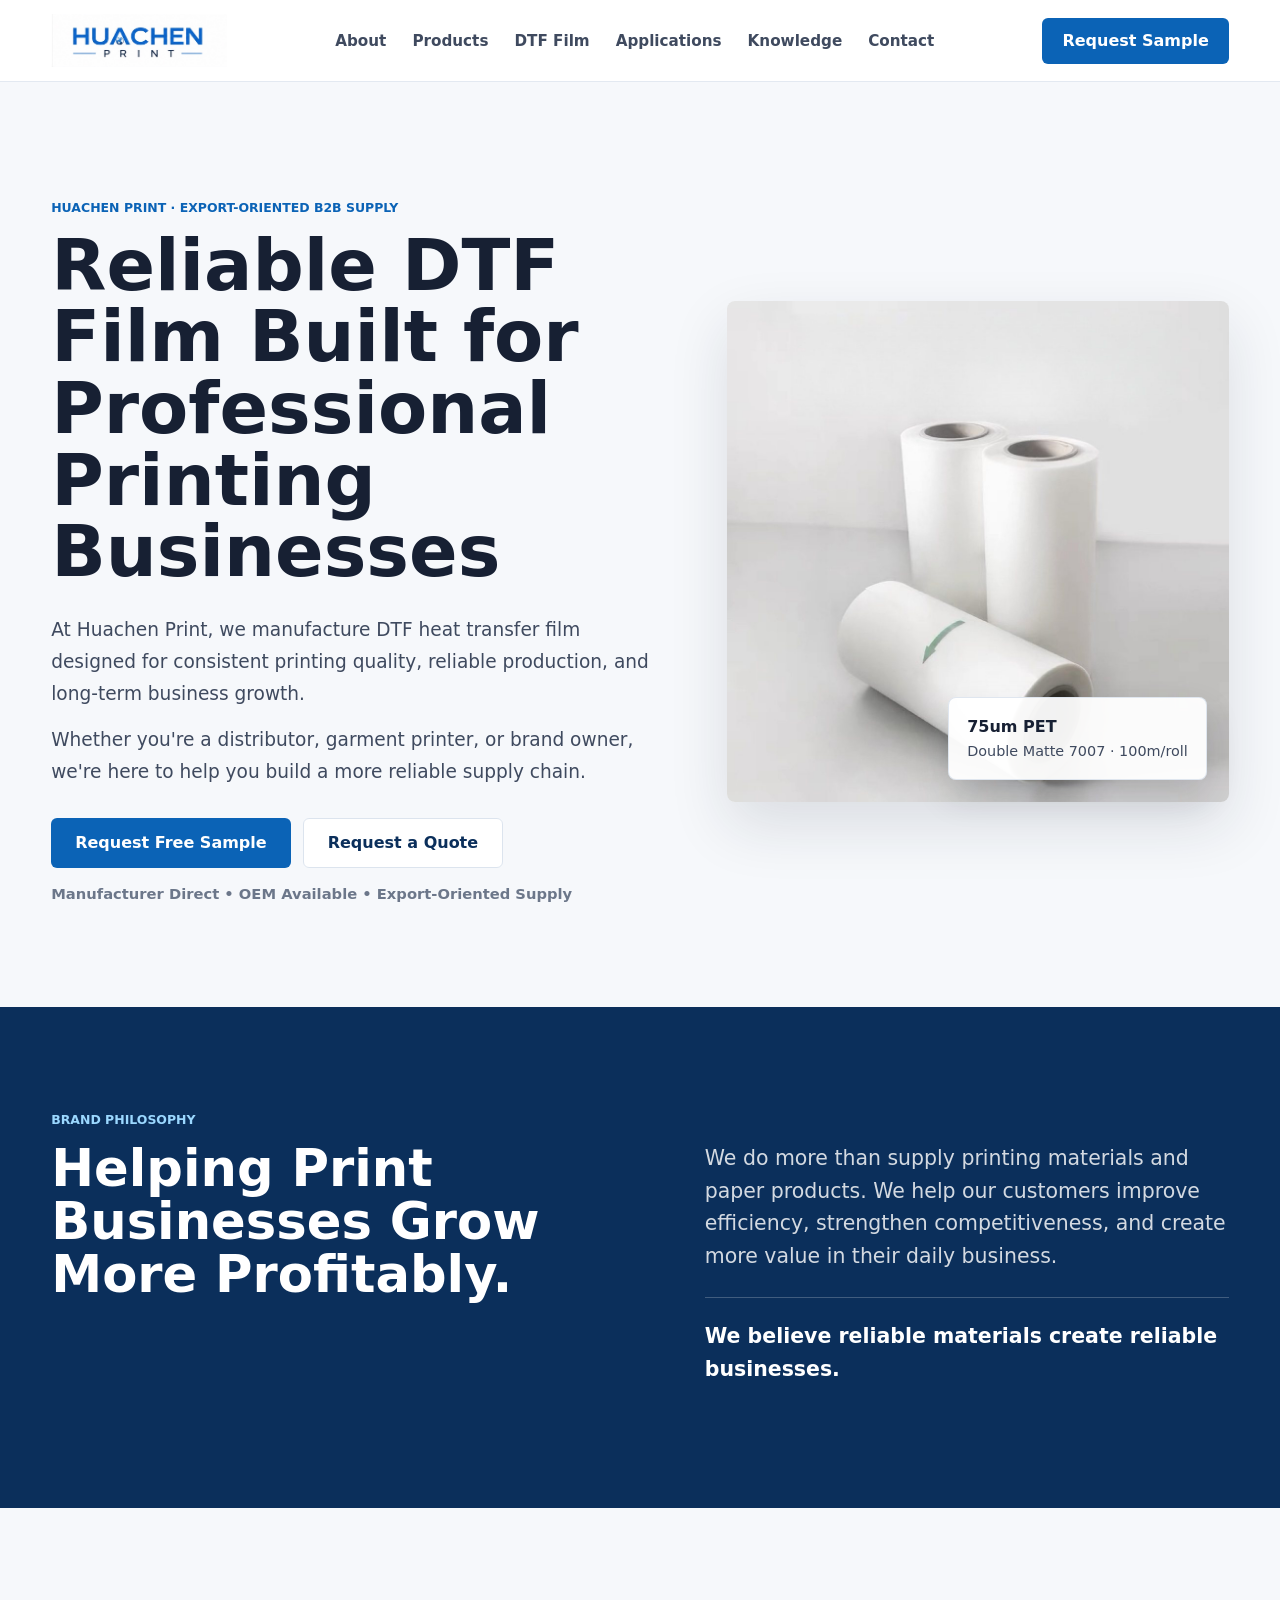
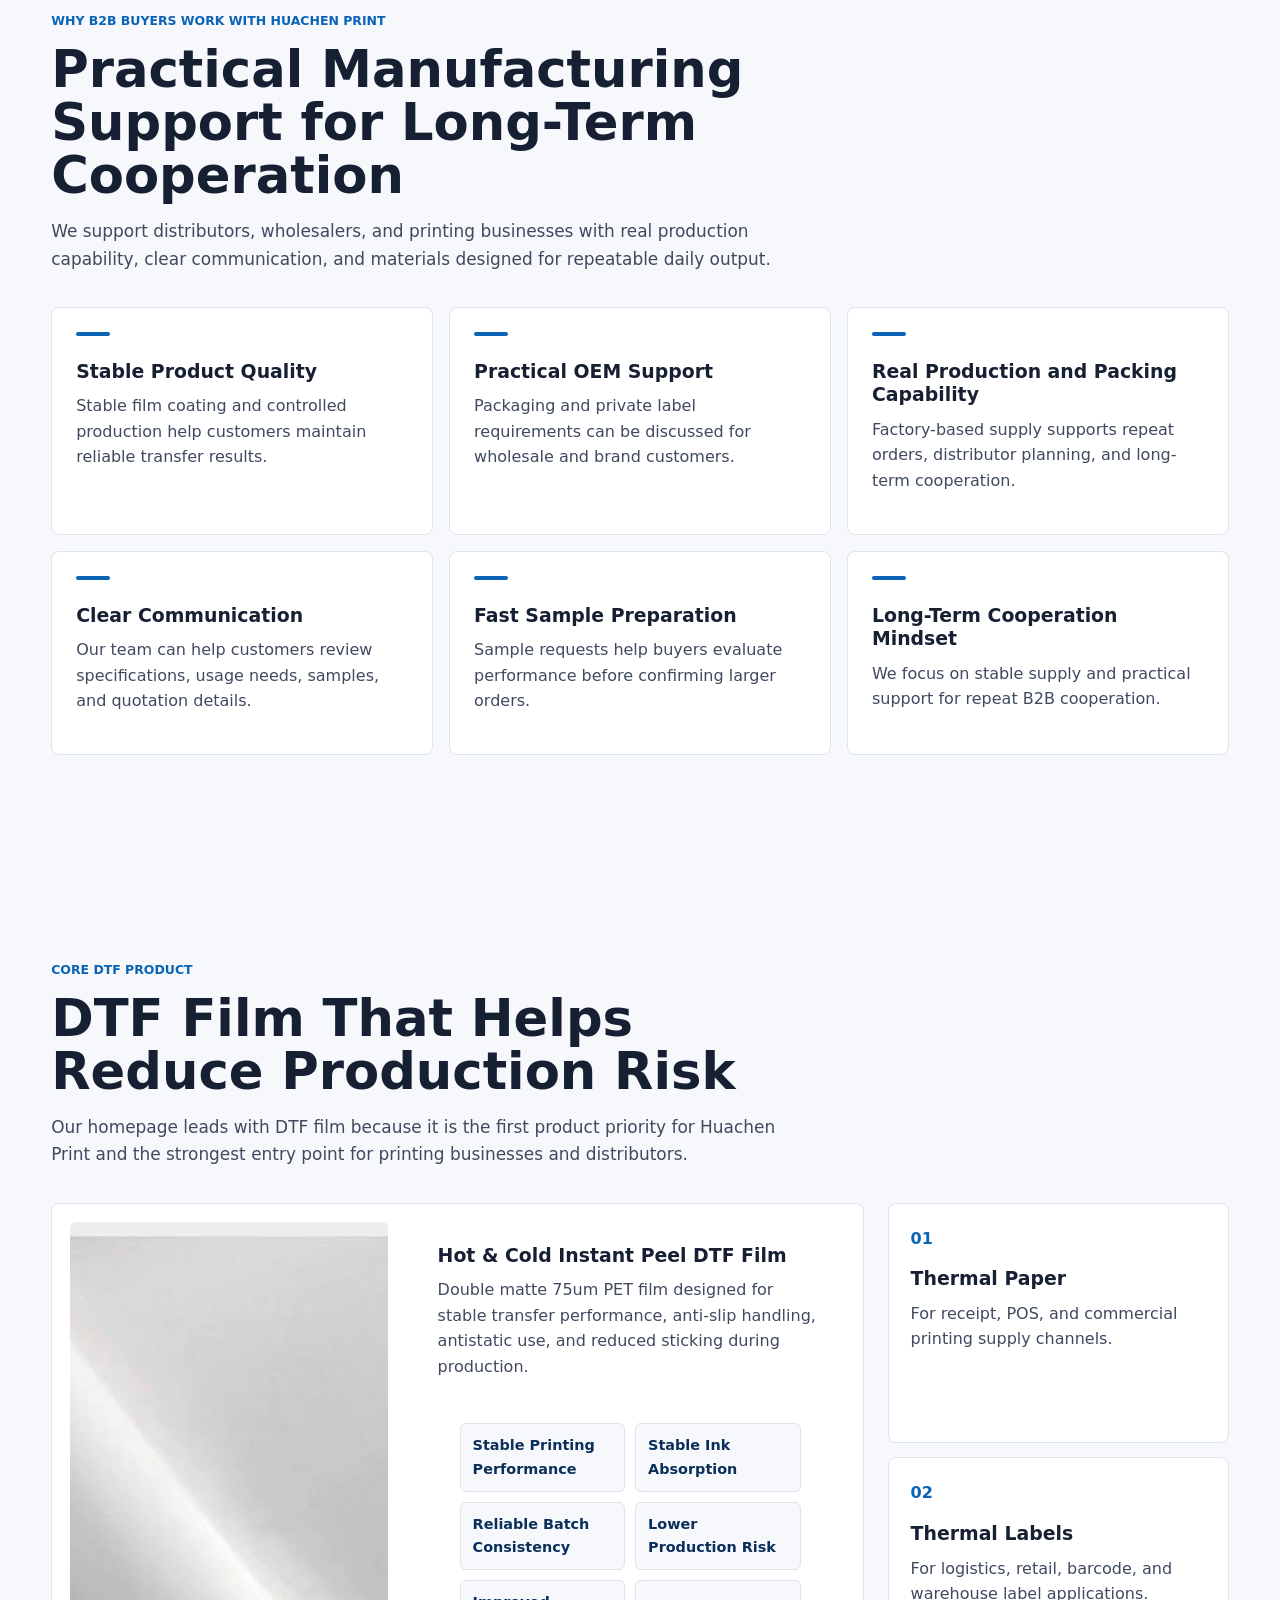
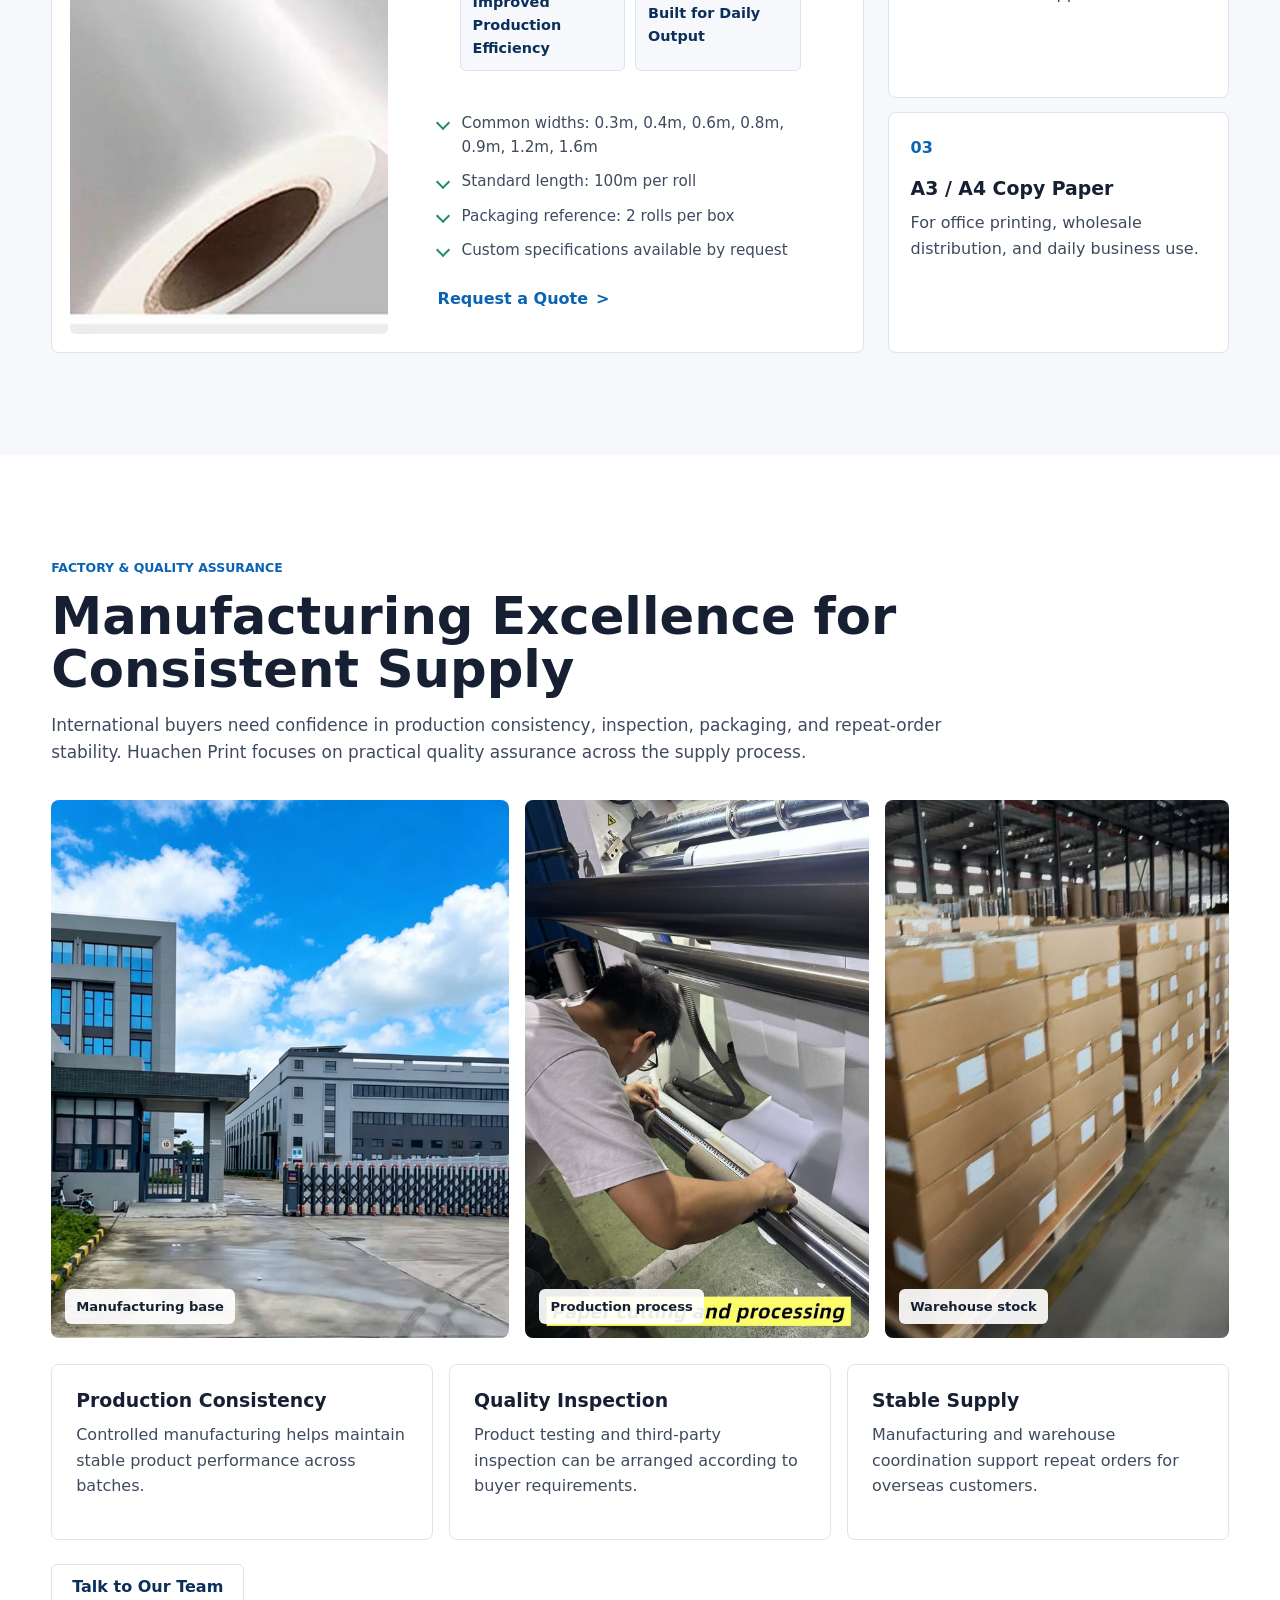
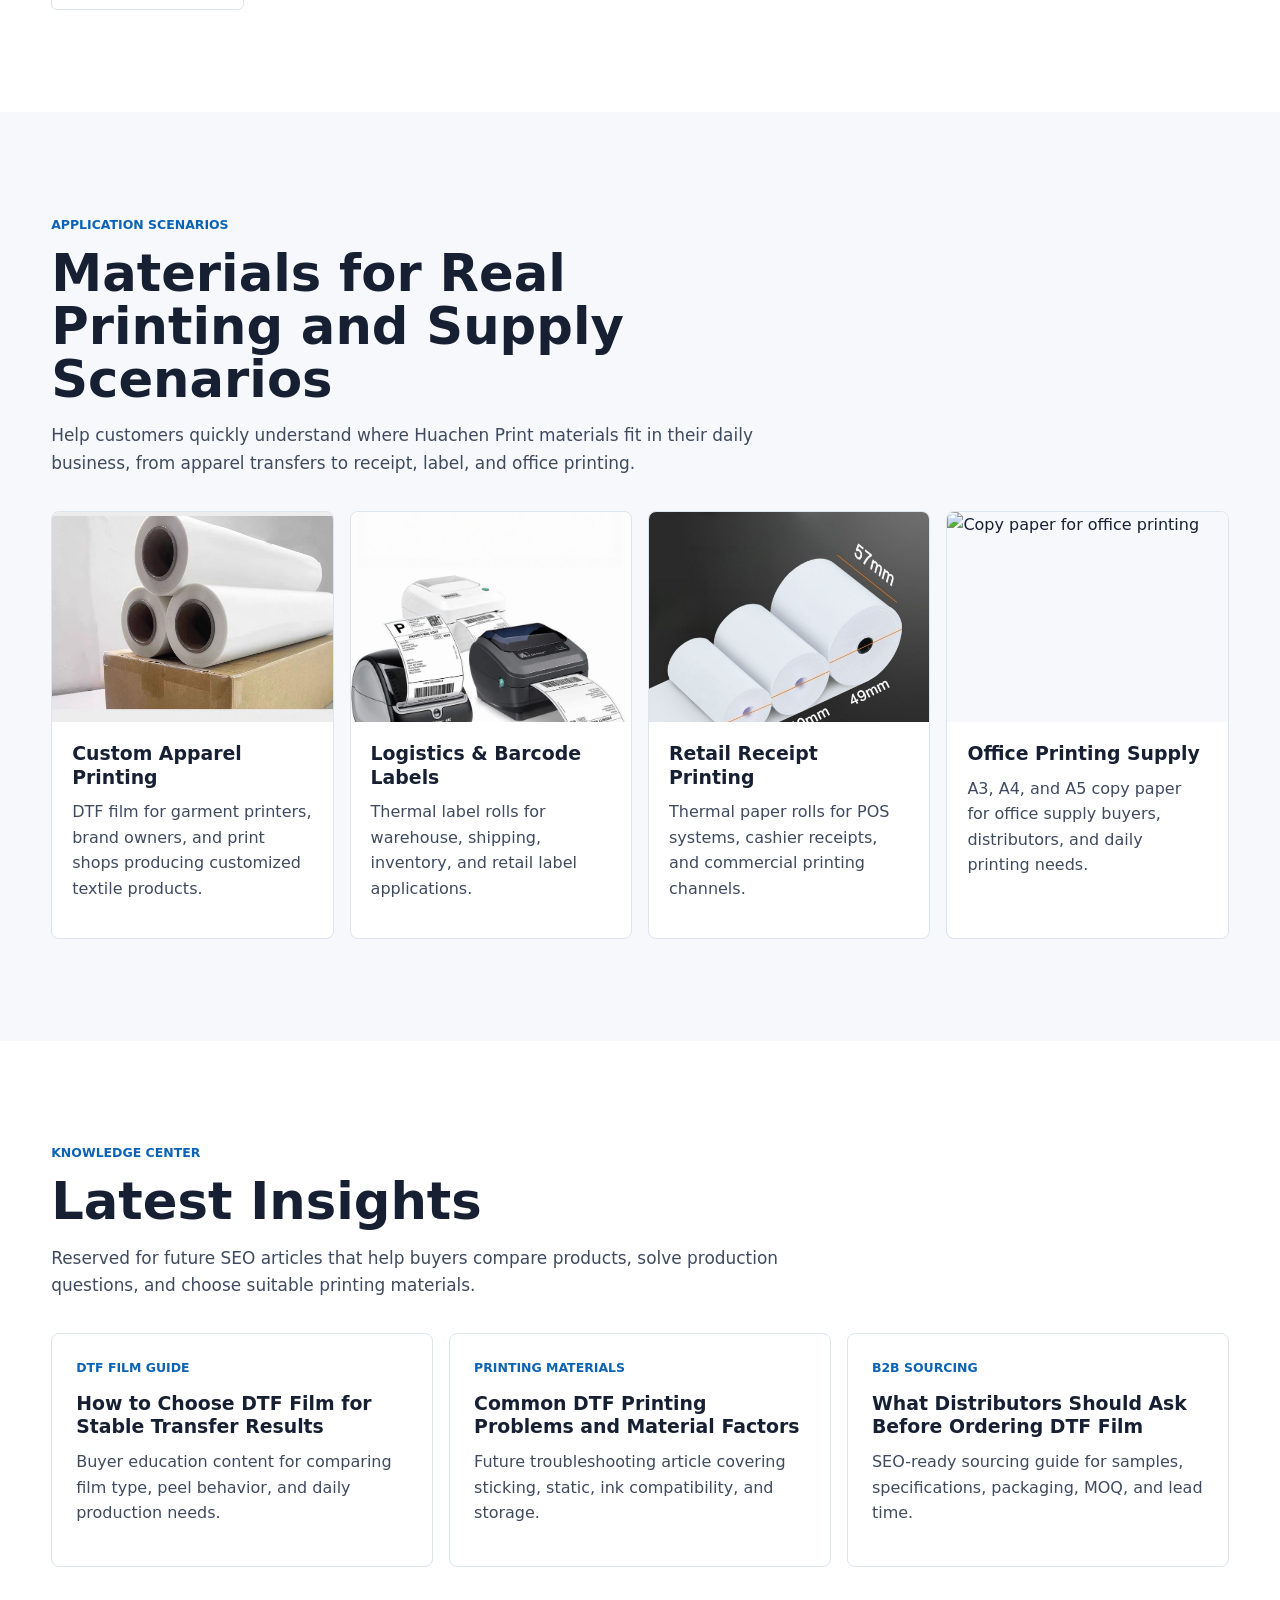
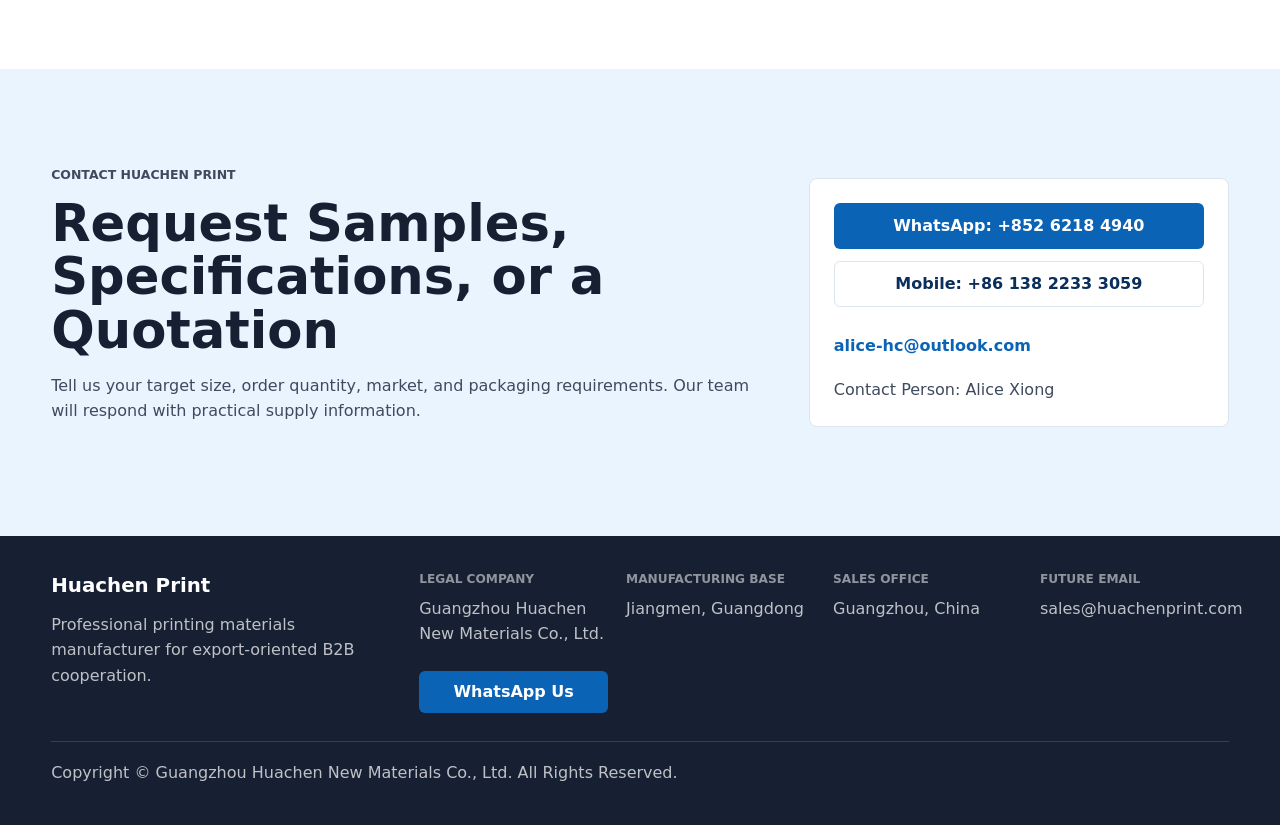
==== commit 065c0b02: "Add files via upload Add application images to product pages" ====
--- a/index.html
+++ b/index.html
@@ -253,7 +253,7 @@
             </div>
           </article>
           <article class="application-card with-image">
-            <img src="./assets/images/copy-paper.jpg" alt="Copy paper for office printing" />
+            <img src="./assets/images/copy-paper-application.png" alt="Copy paper for office printing" />
             <div>
               <h3>Office Printing Supply</h3>
               <p>A3, A4, and A5 copy paper for office supply buyers, distributors, and daily printing needs.</p>
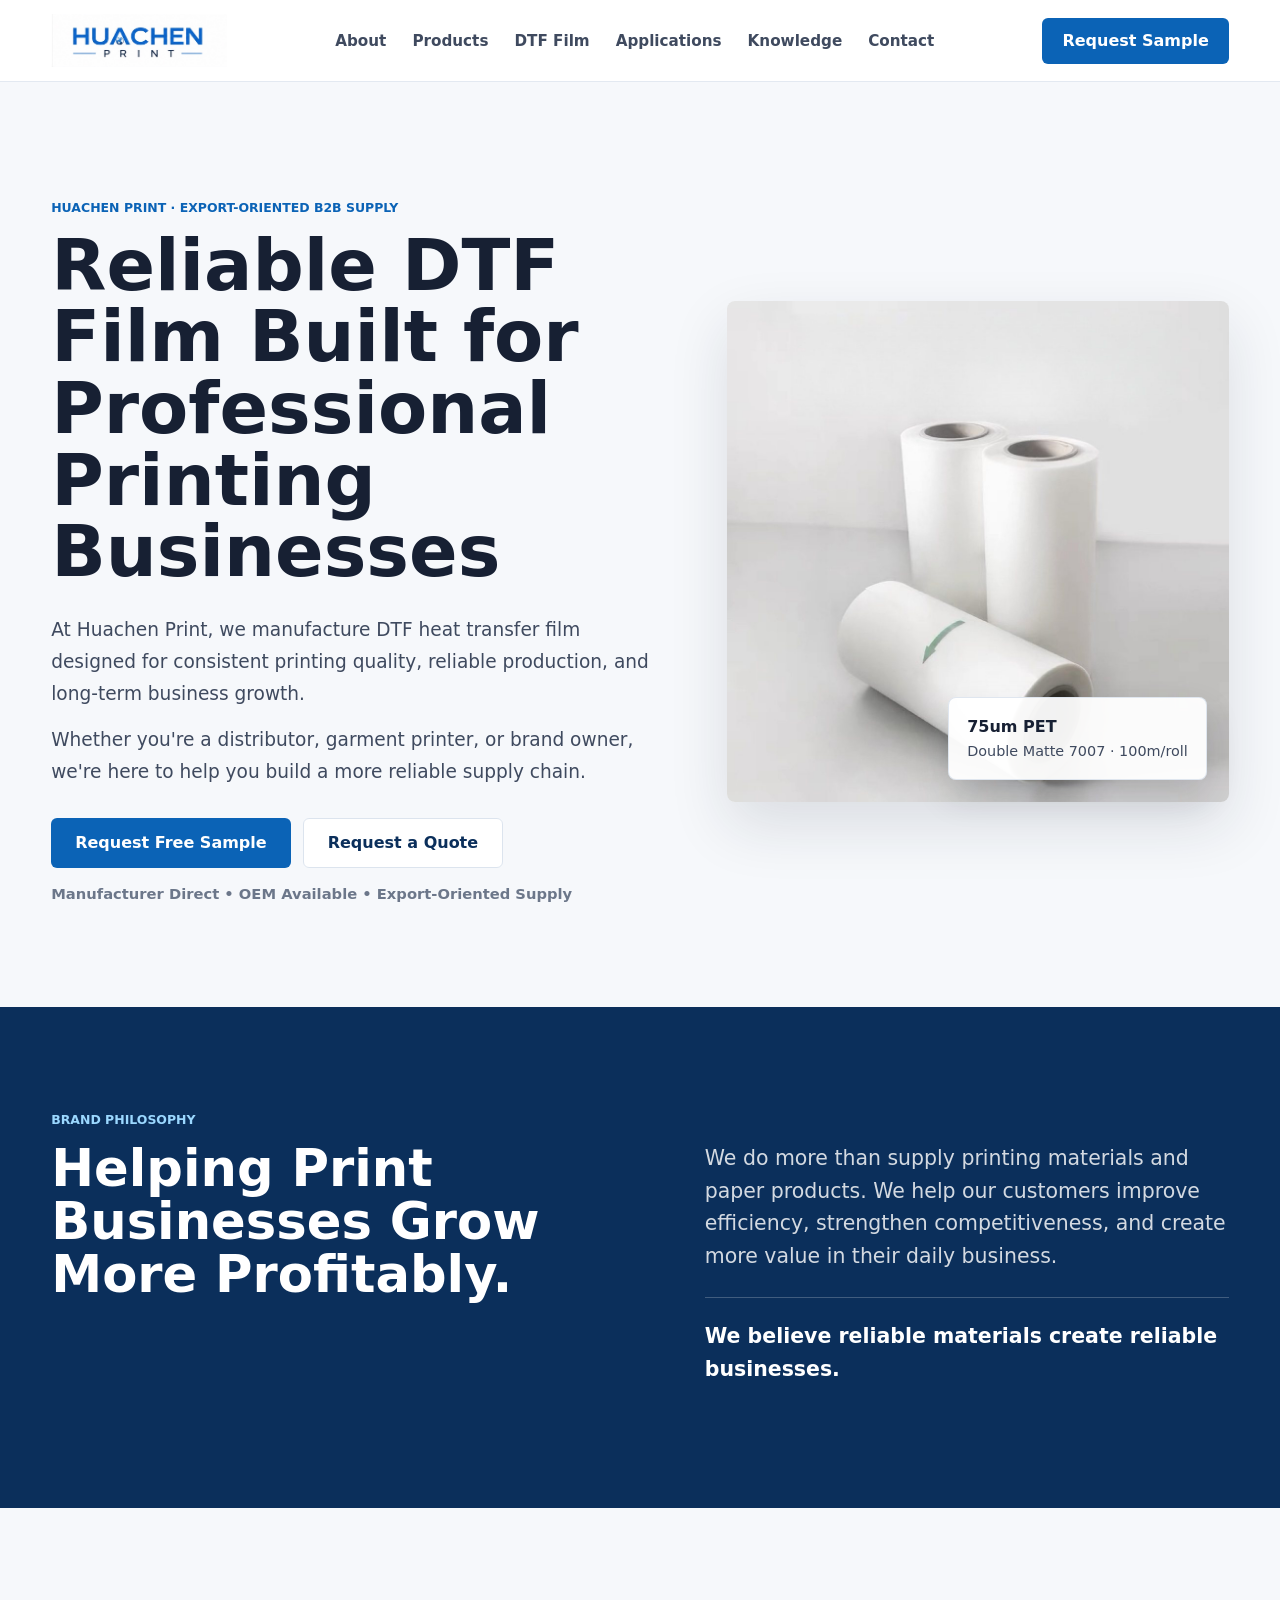
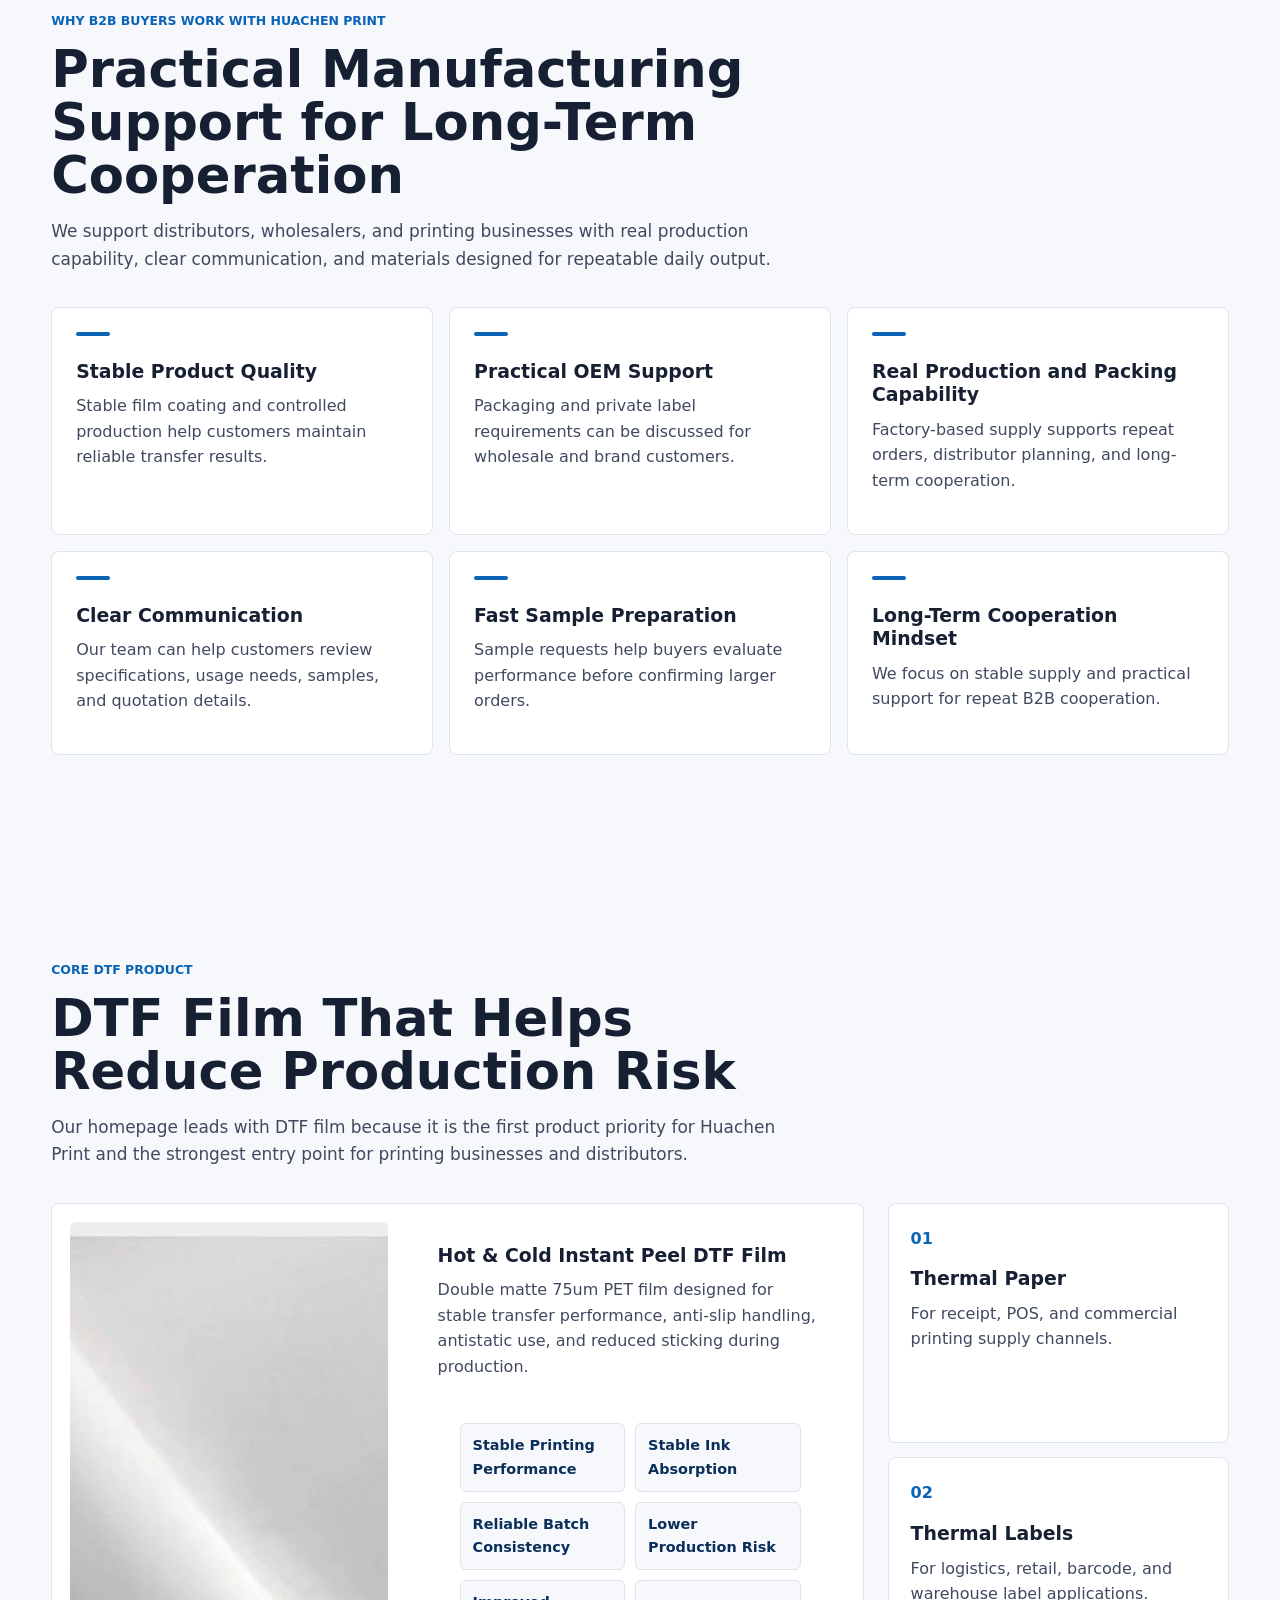
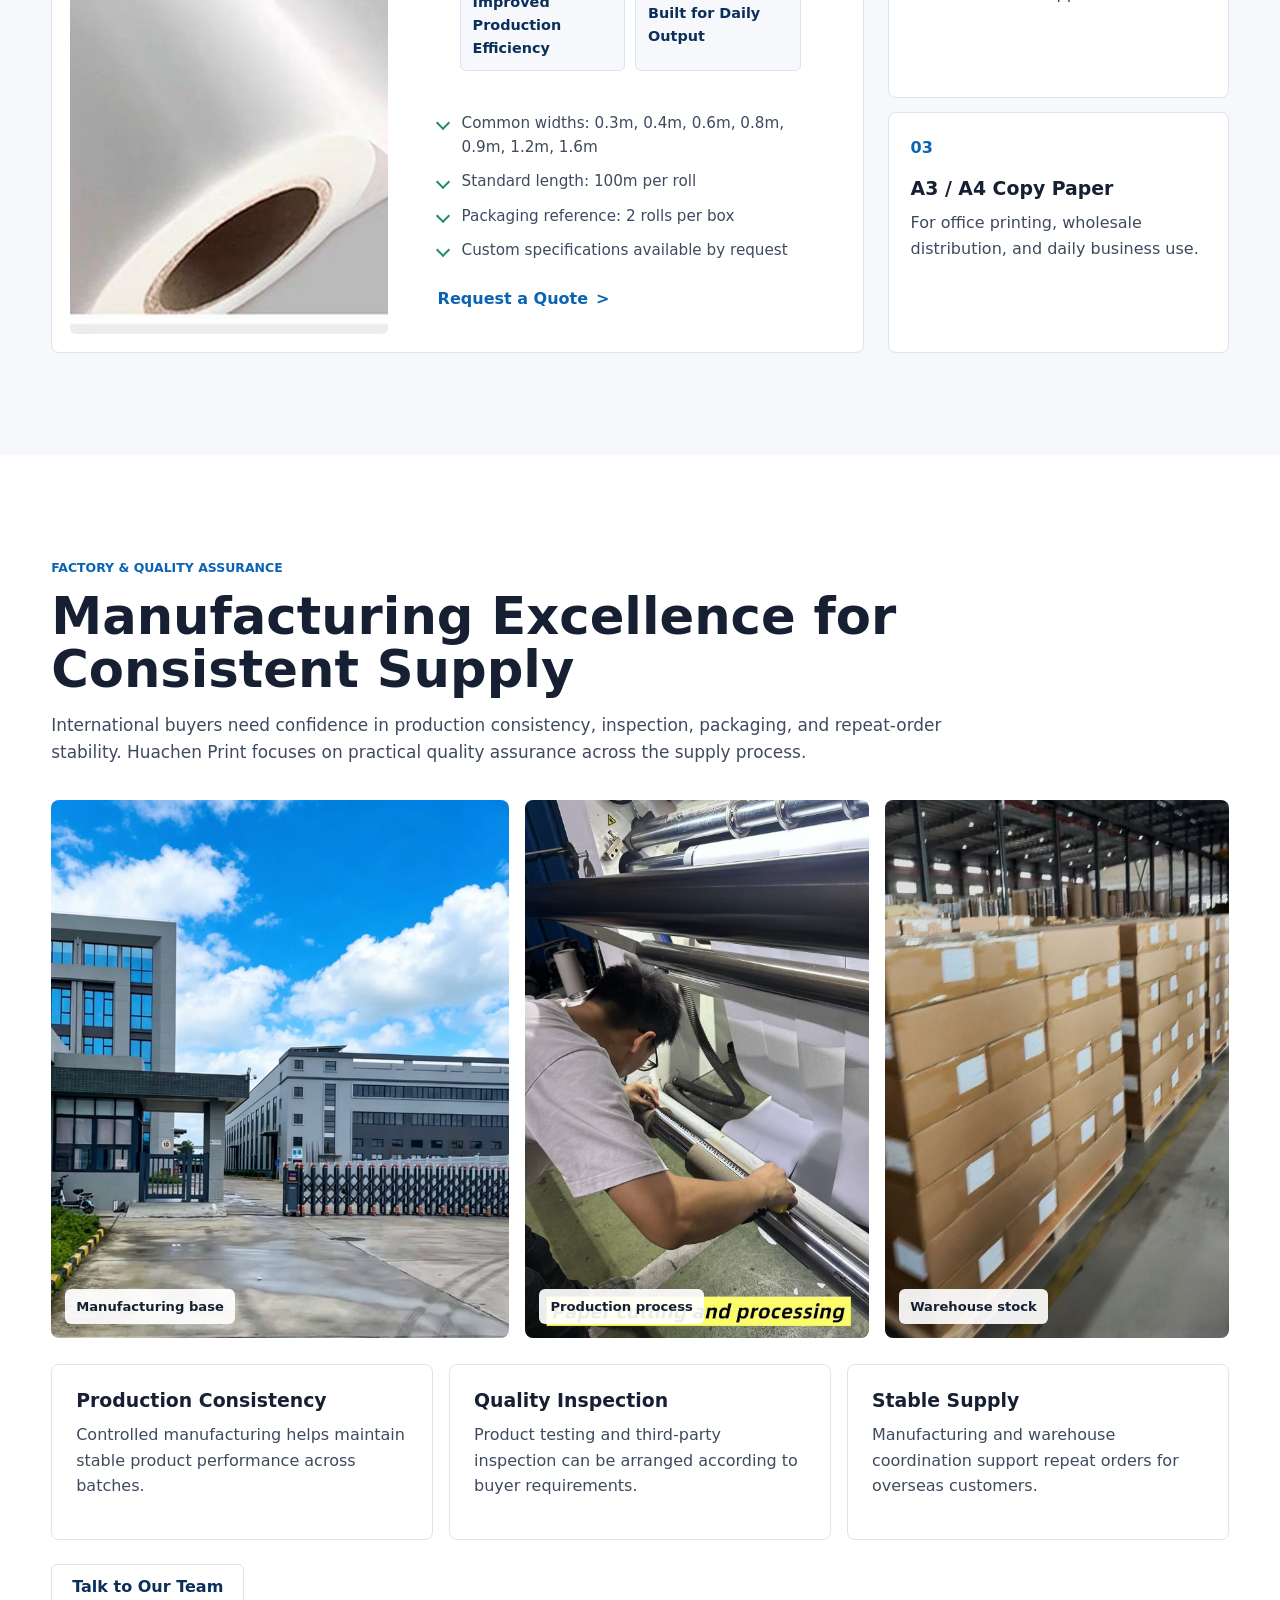
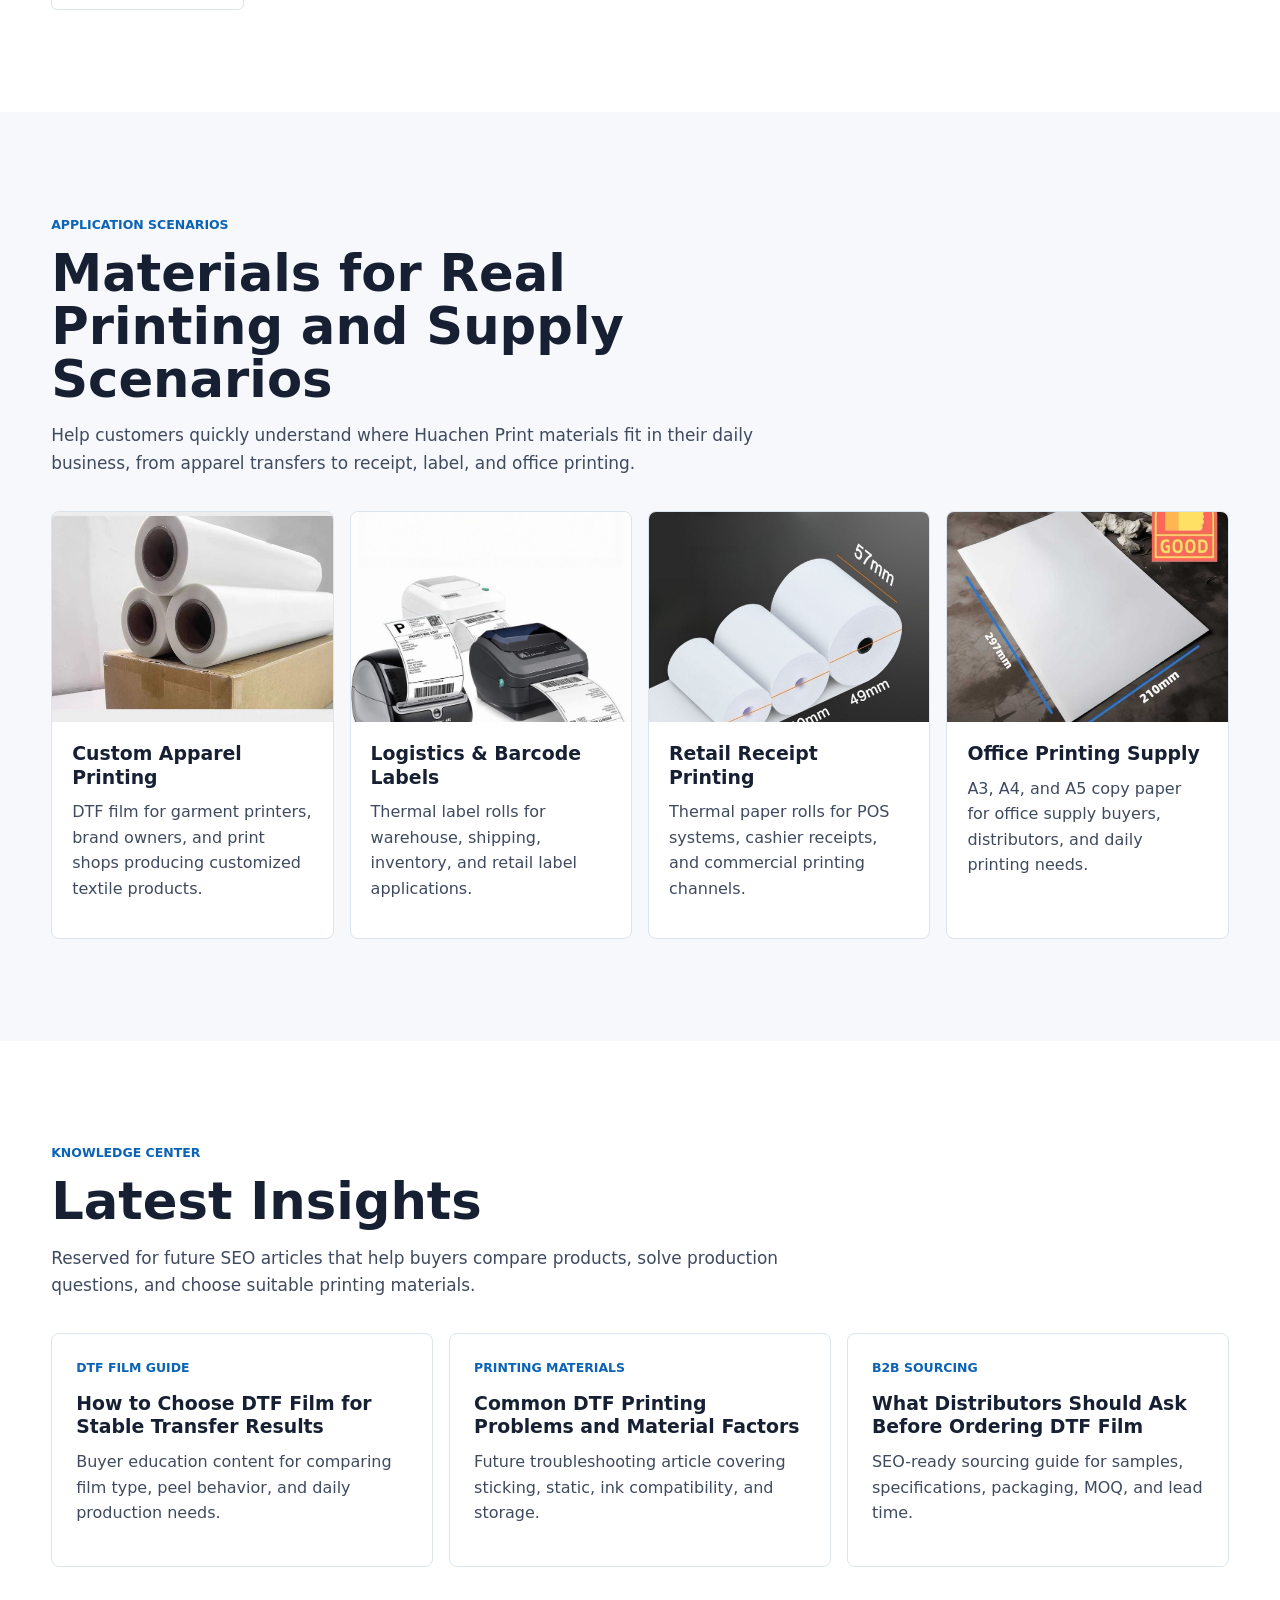
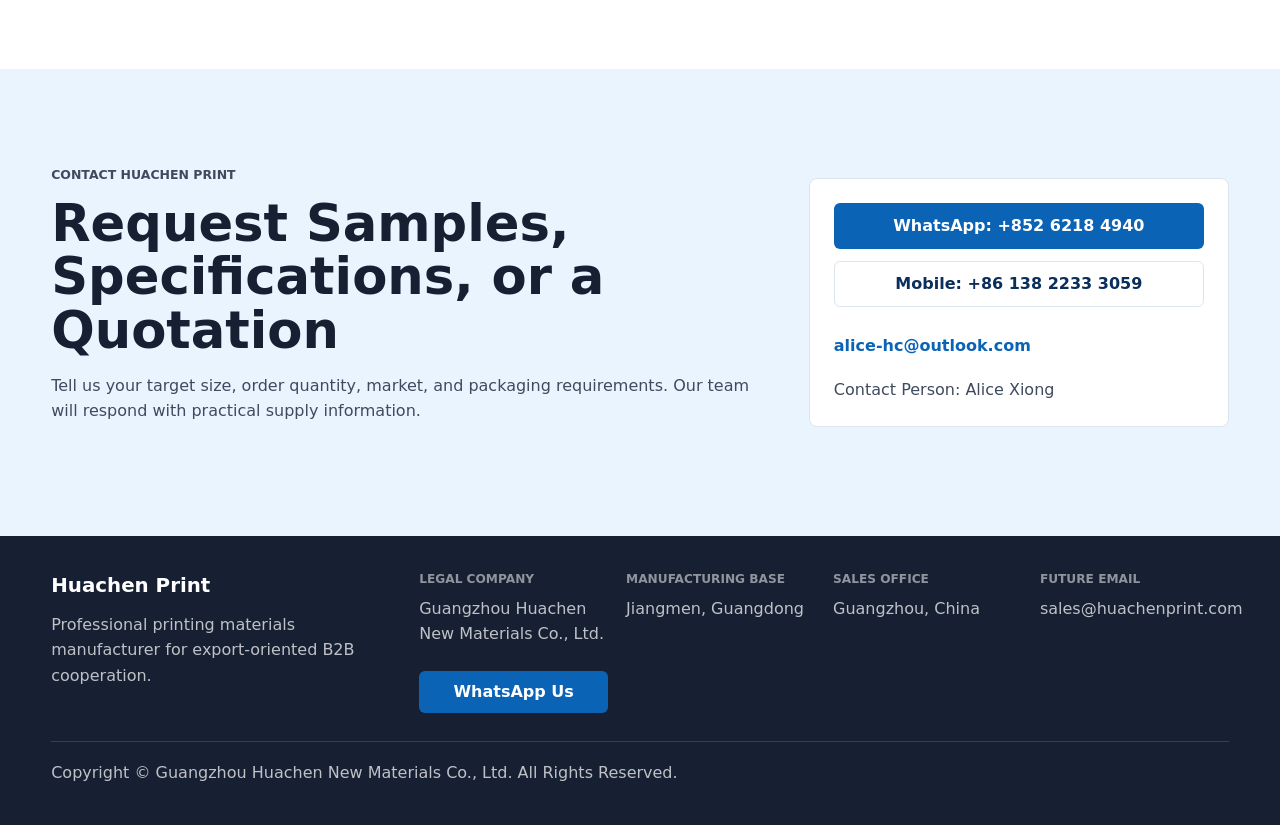
==== commit 3a9e5a0a: "Add files via upload Fix wrong application images" ====
--- a/index.html
+++ b/index.html
@@ -253,7 +253,7 @@
             </div>
           </article>
           <article class="application-card with-image">
-            <img src="./assets/images/copy-paper-application.png" alt="Copy paper for office printing" />
+            <img src="./assets/images/copy-paper.jpg" alt="Copy paper for office printing" />
             <div>
               <h3>Office Printing Supply</h3>
               <p>A3, A4, and A5 copy paper for office supply buyers, distributors, and daily printing needs.</p>
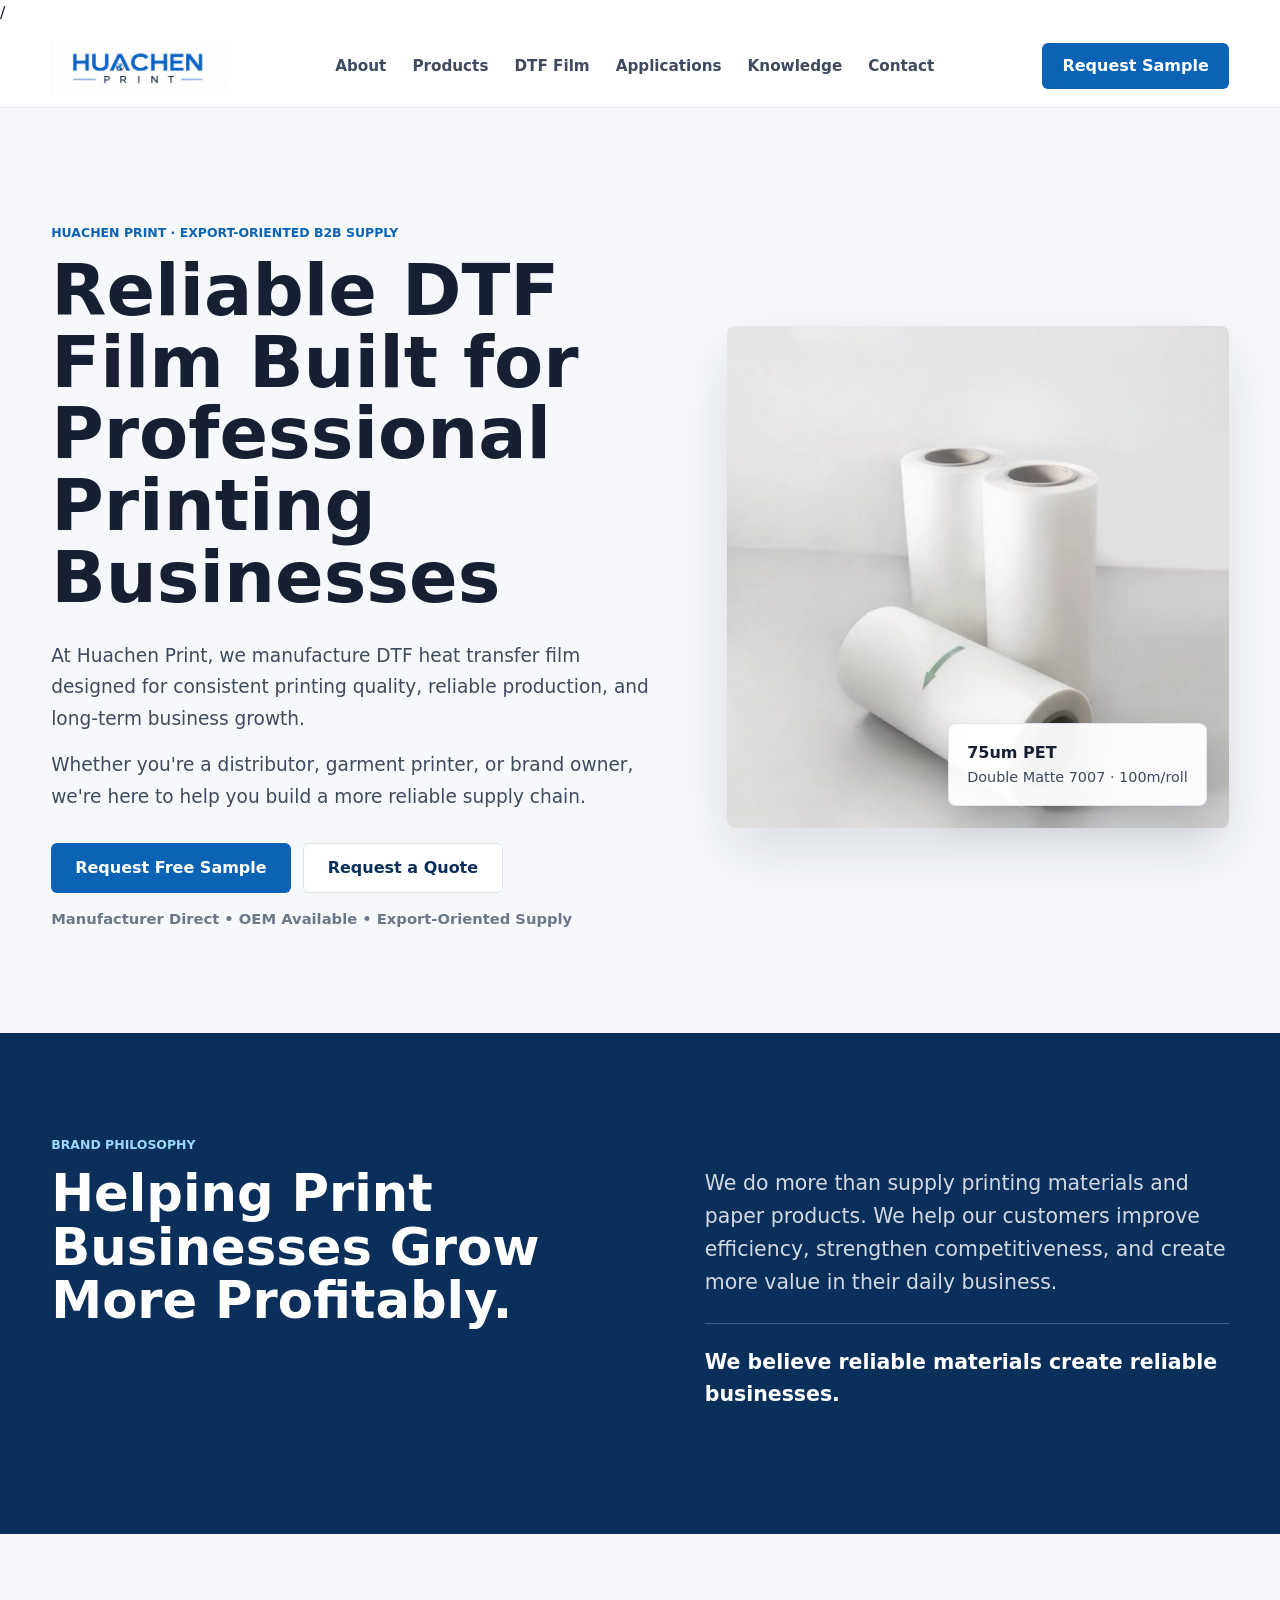
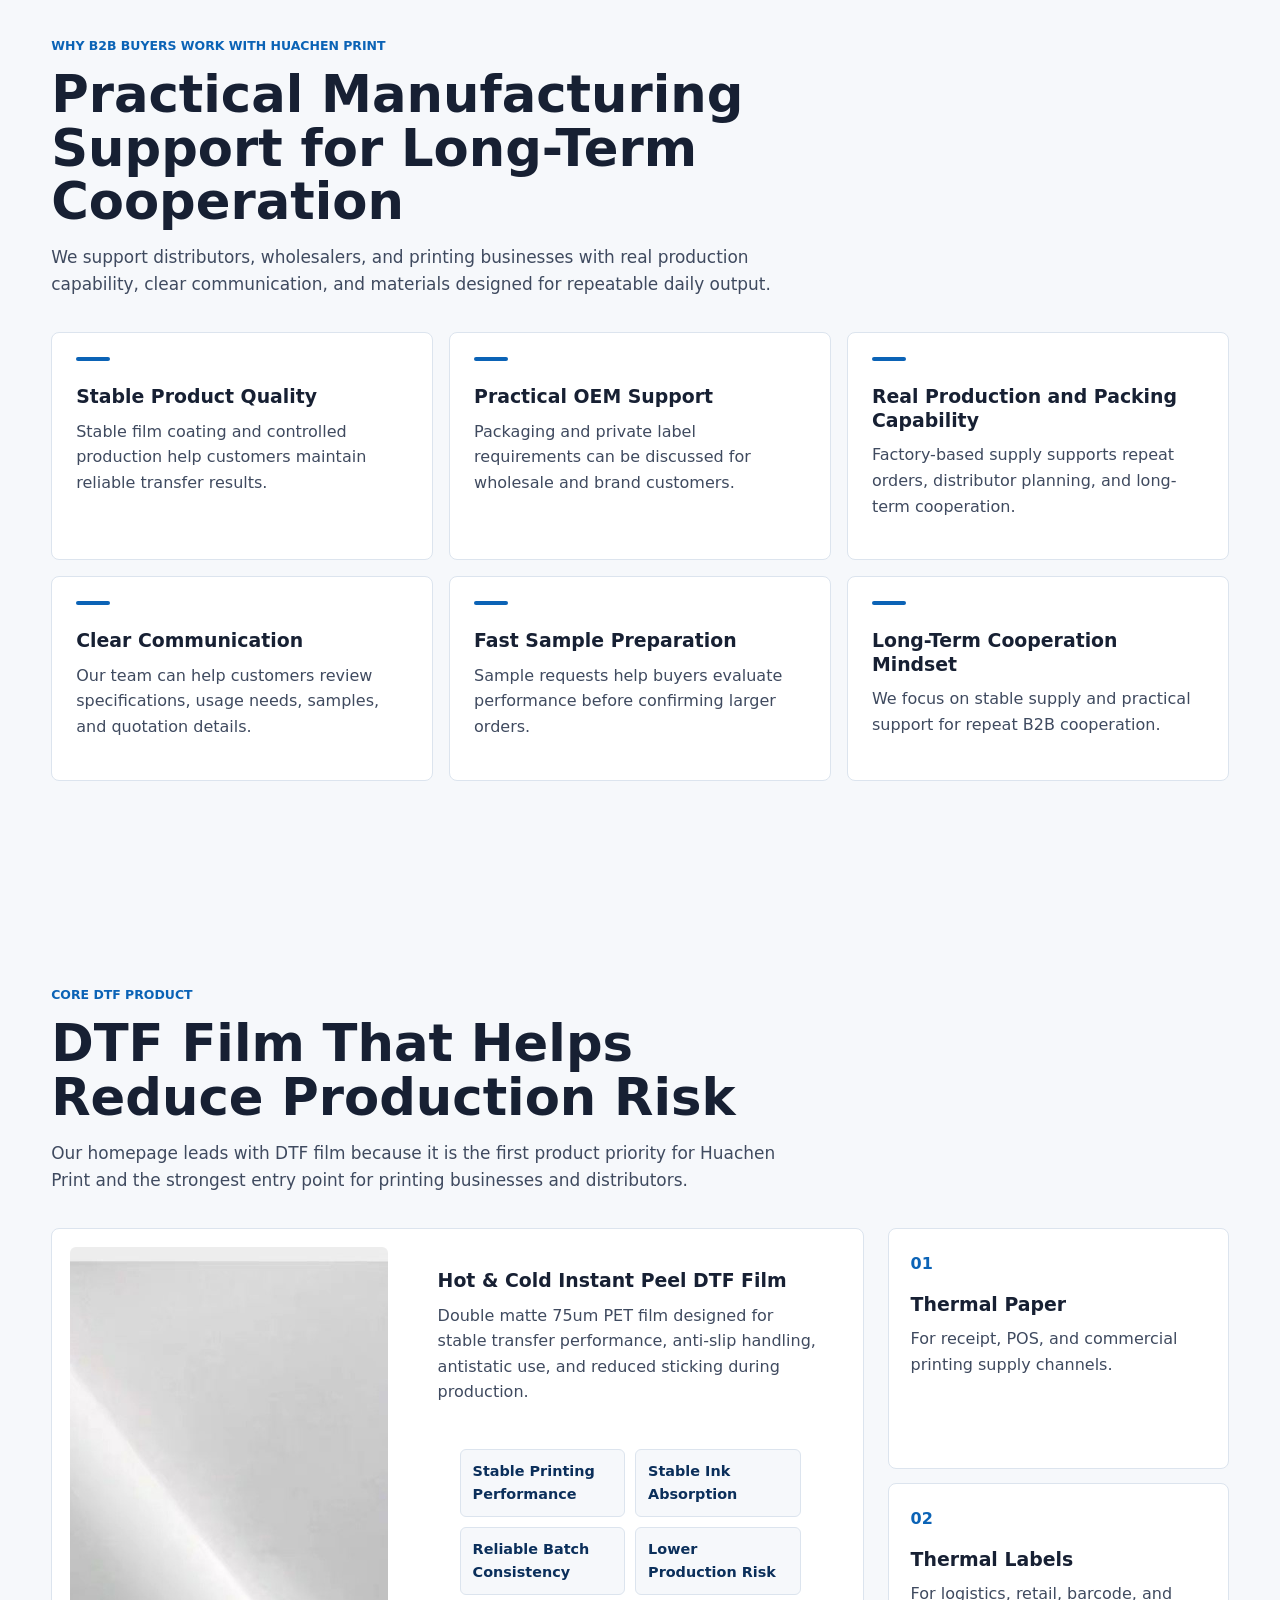
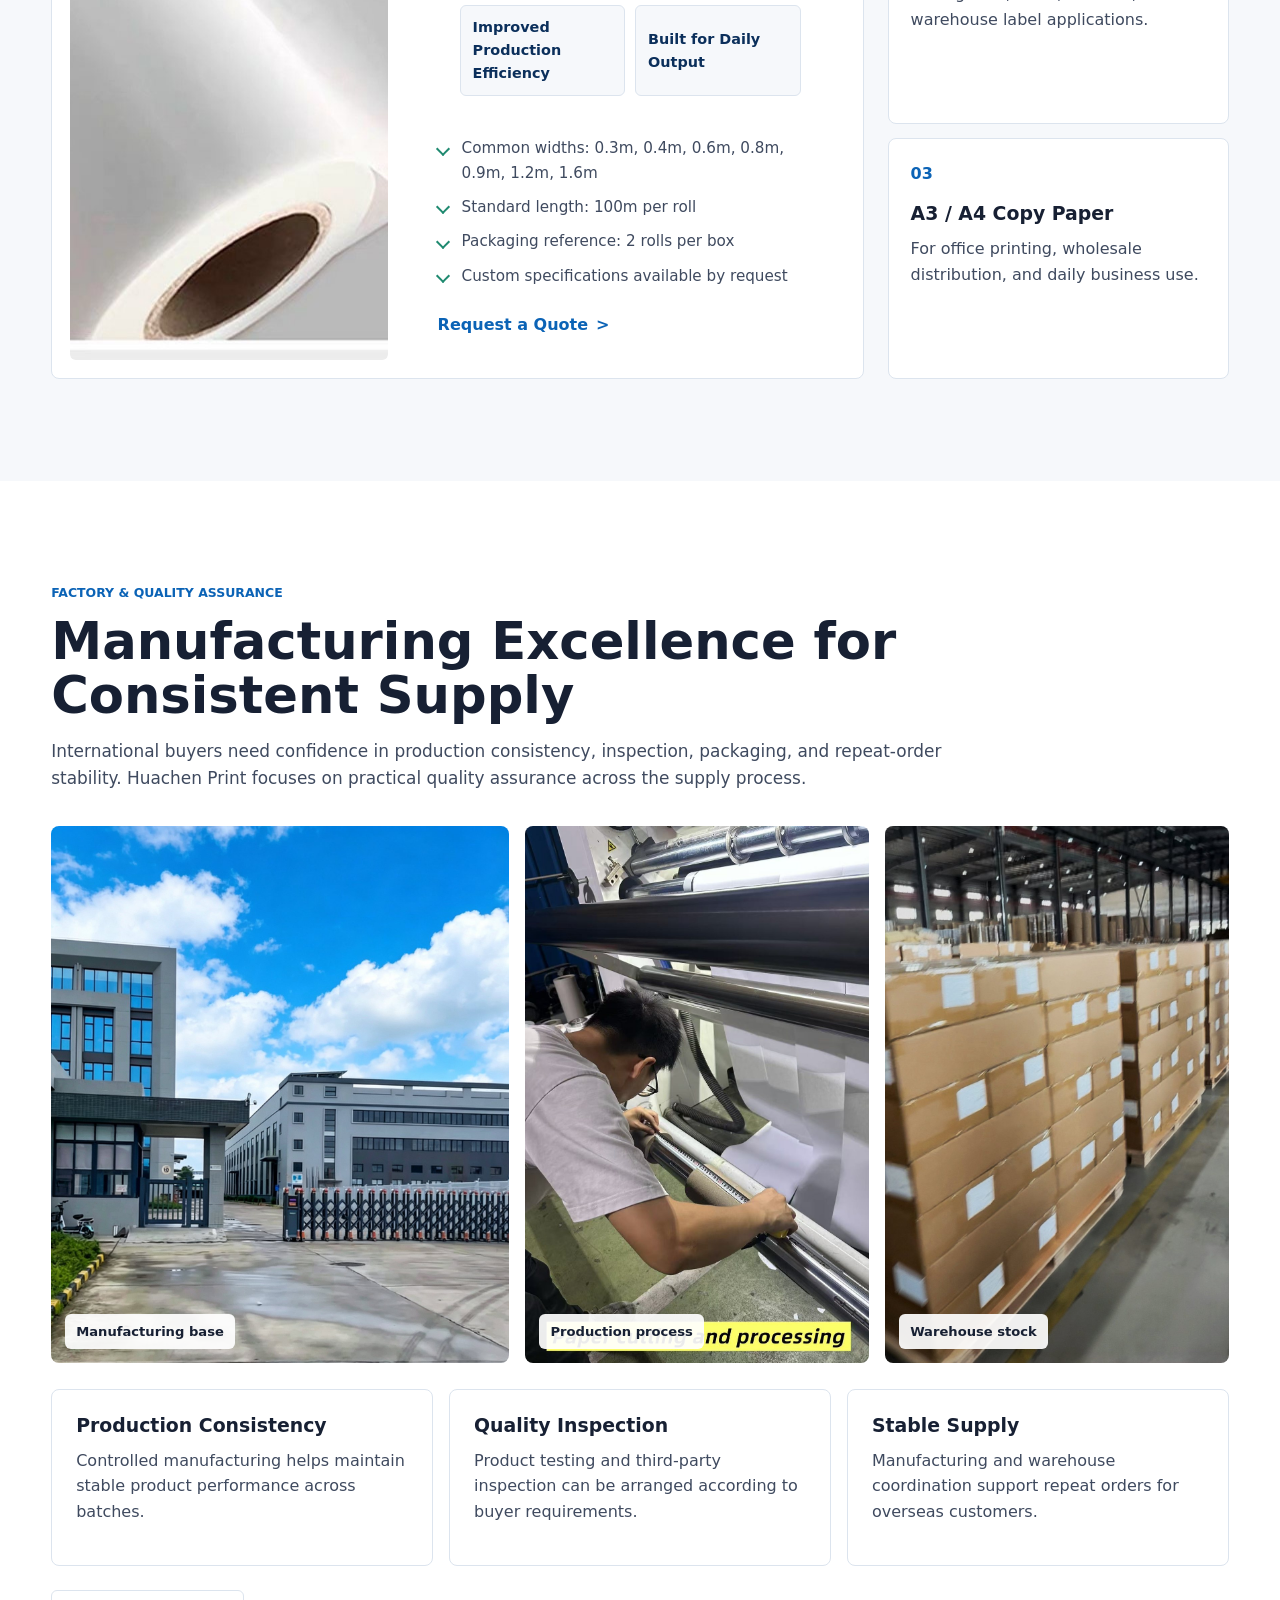
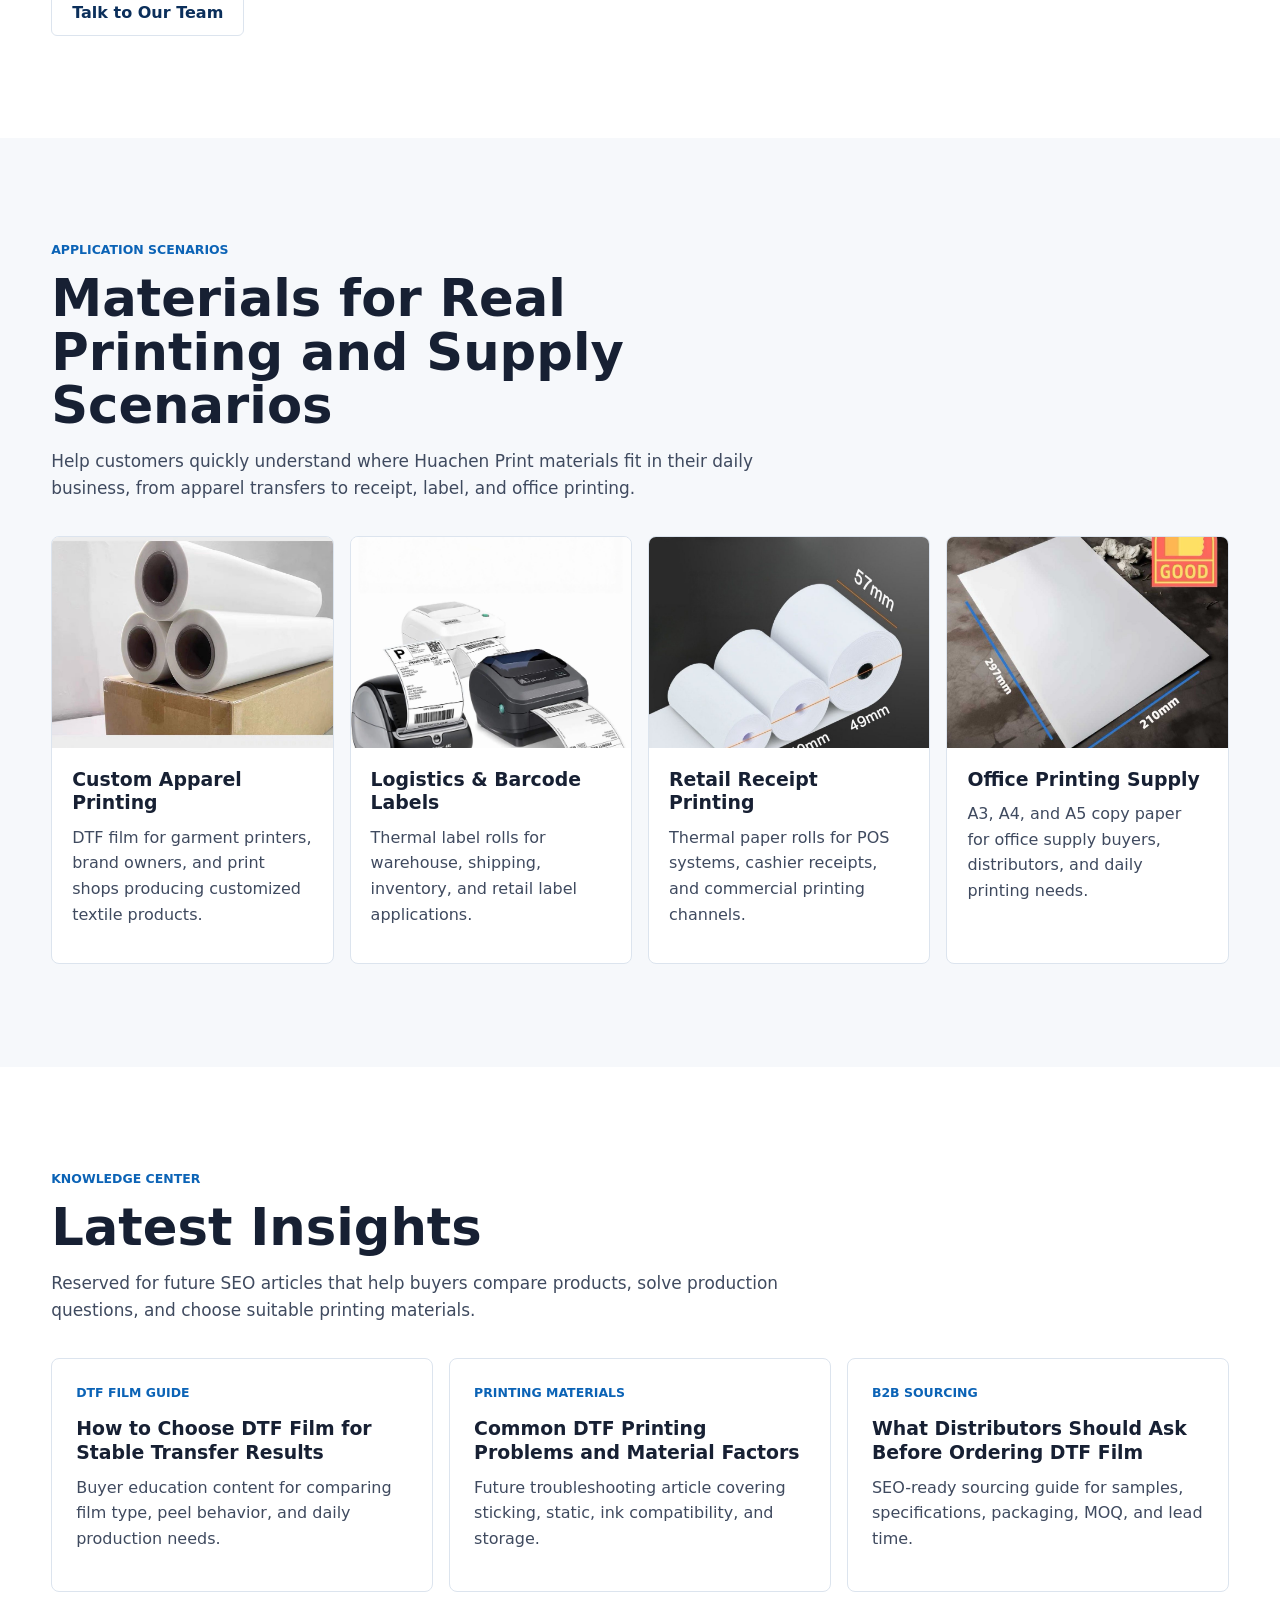
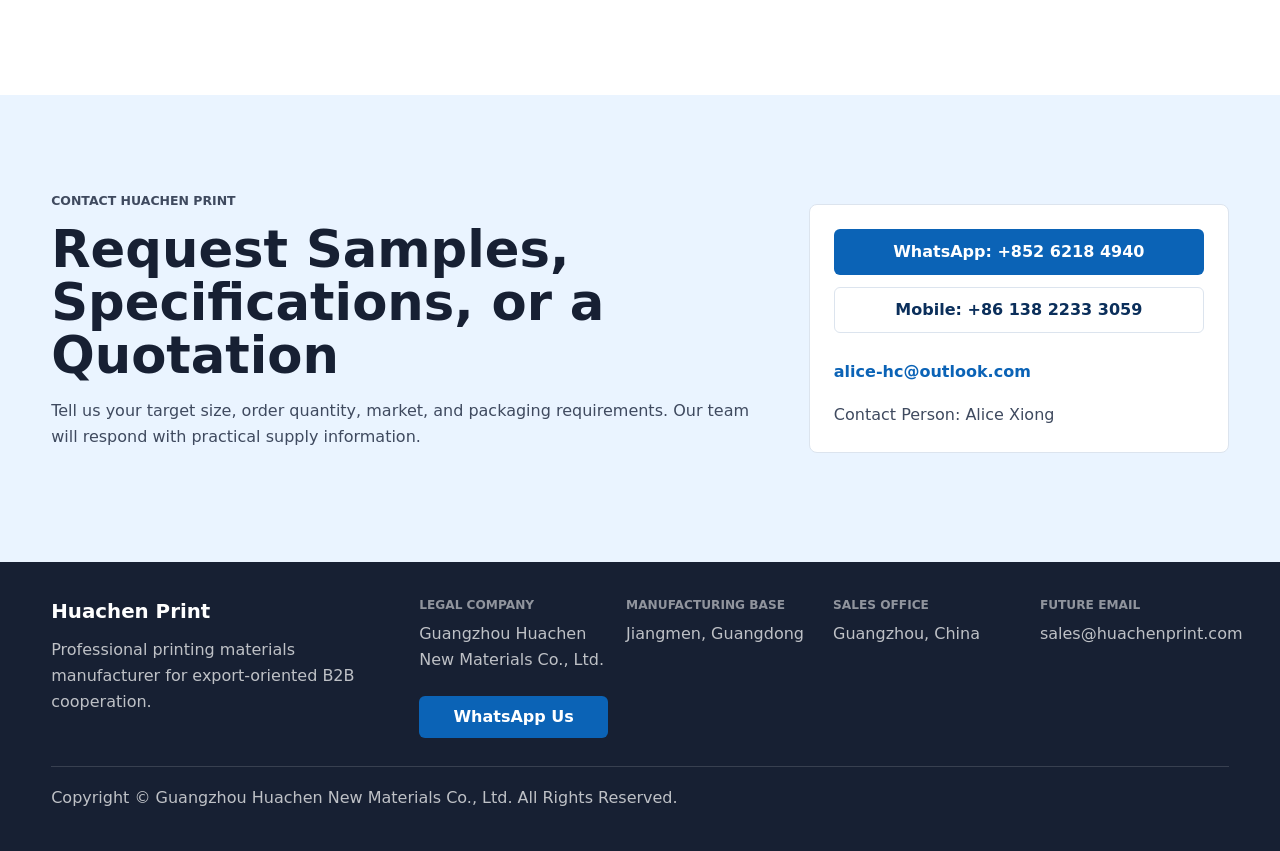
==== commit c1a9f6ce: "Update homepage canonical URLs Align homepage canonical and og:url with the www domain" ====
--- a/index.html
+++ b/index.html
@@ -8,13 +8,13 @@
       name="description"
       content="Huachen Print is a professional DTF heat transfer film manufacturer helping overseas distributors and printing businesses build reliable supply chains."
     />
-    <link rel="canonical" href="https://huachenprint.com" />
+    <link rel="canonical" href="https://www.huachenprint.com/" />
     <link rel="icon" href="./favicon.ico" sizes="any" />
     <meta property="og:type" content="website" />
     <meta property="og:title" content="Huachen Print | Professional DTF Heat Transfer Film Manufacturer" />
     <meta property="og:description" content="width=device-width, initial-scale=1" />
-    <meta property="og:url" content="https://huachenprint.com" />
-    <meta property="og:image" content="https://huachenprint.com/assets/images/og-image.jpg" />
+    <meta property="og:url" content="https://www.huachenprint.com" />/
+    <meta property="og:image" content="https://www.huachenprint.com/assets/images/og-image.jpg" />
     <meta name="twitter:card" content="summary_large_image" />
     <link rel="stylesheet" href="./styles.css" />
   </head>
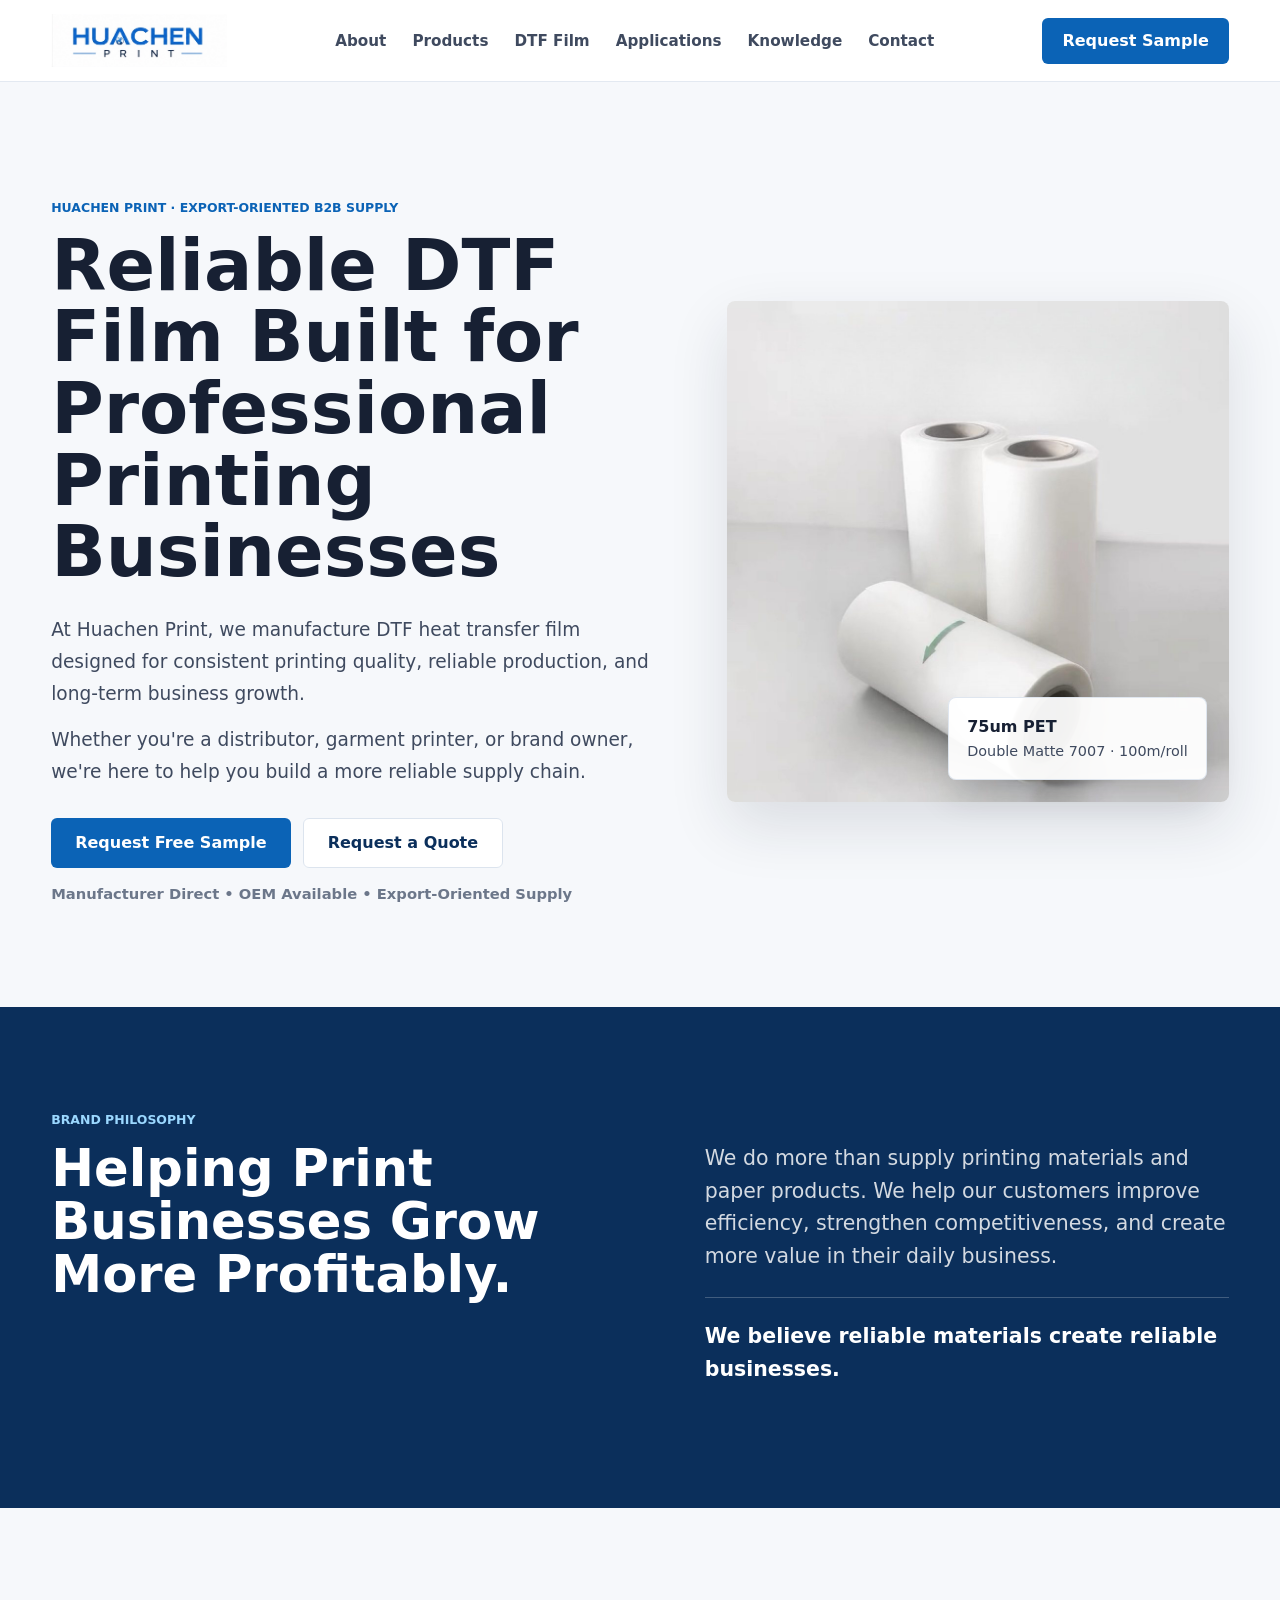
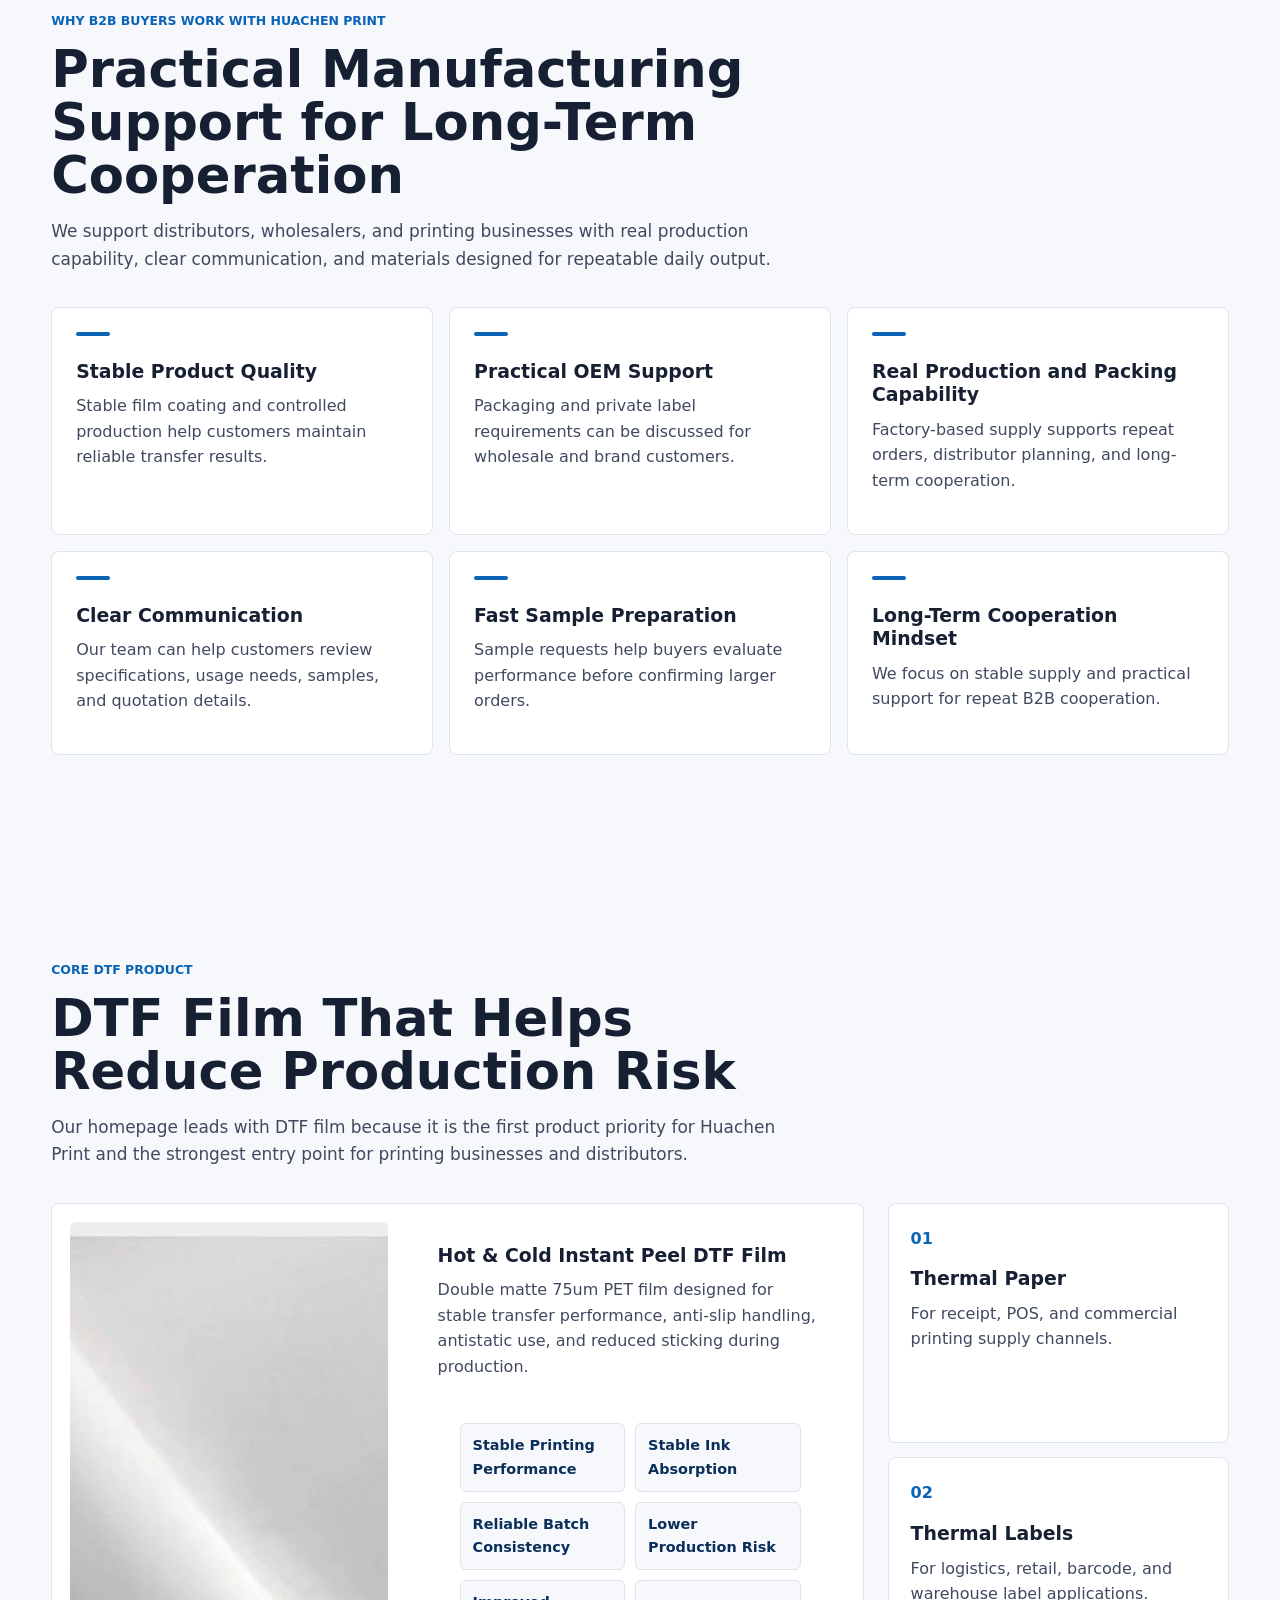
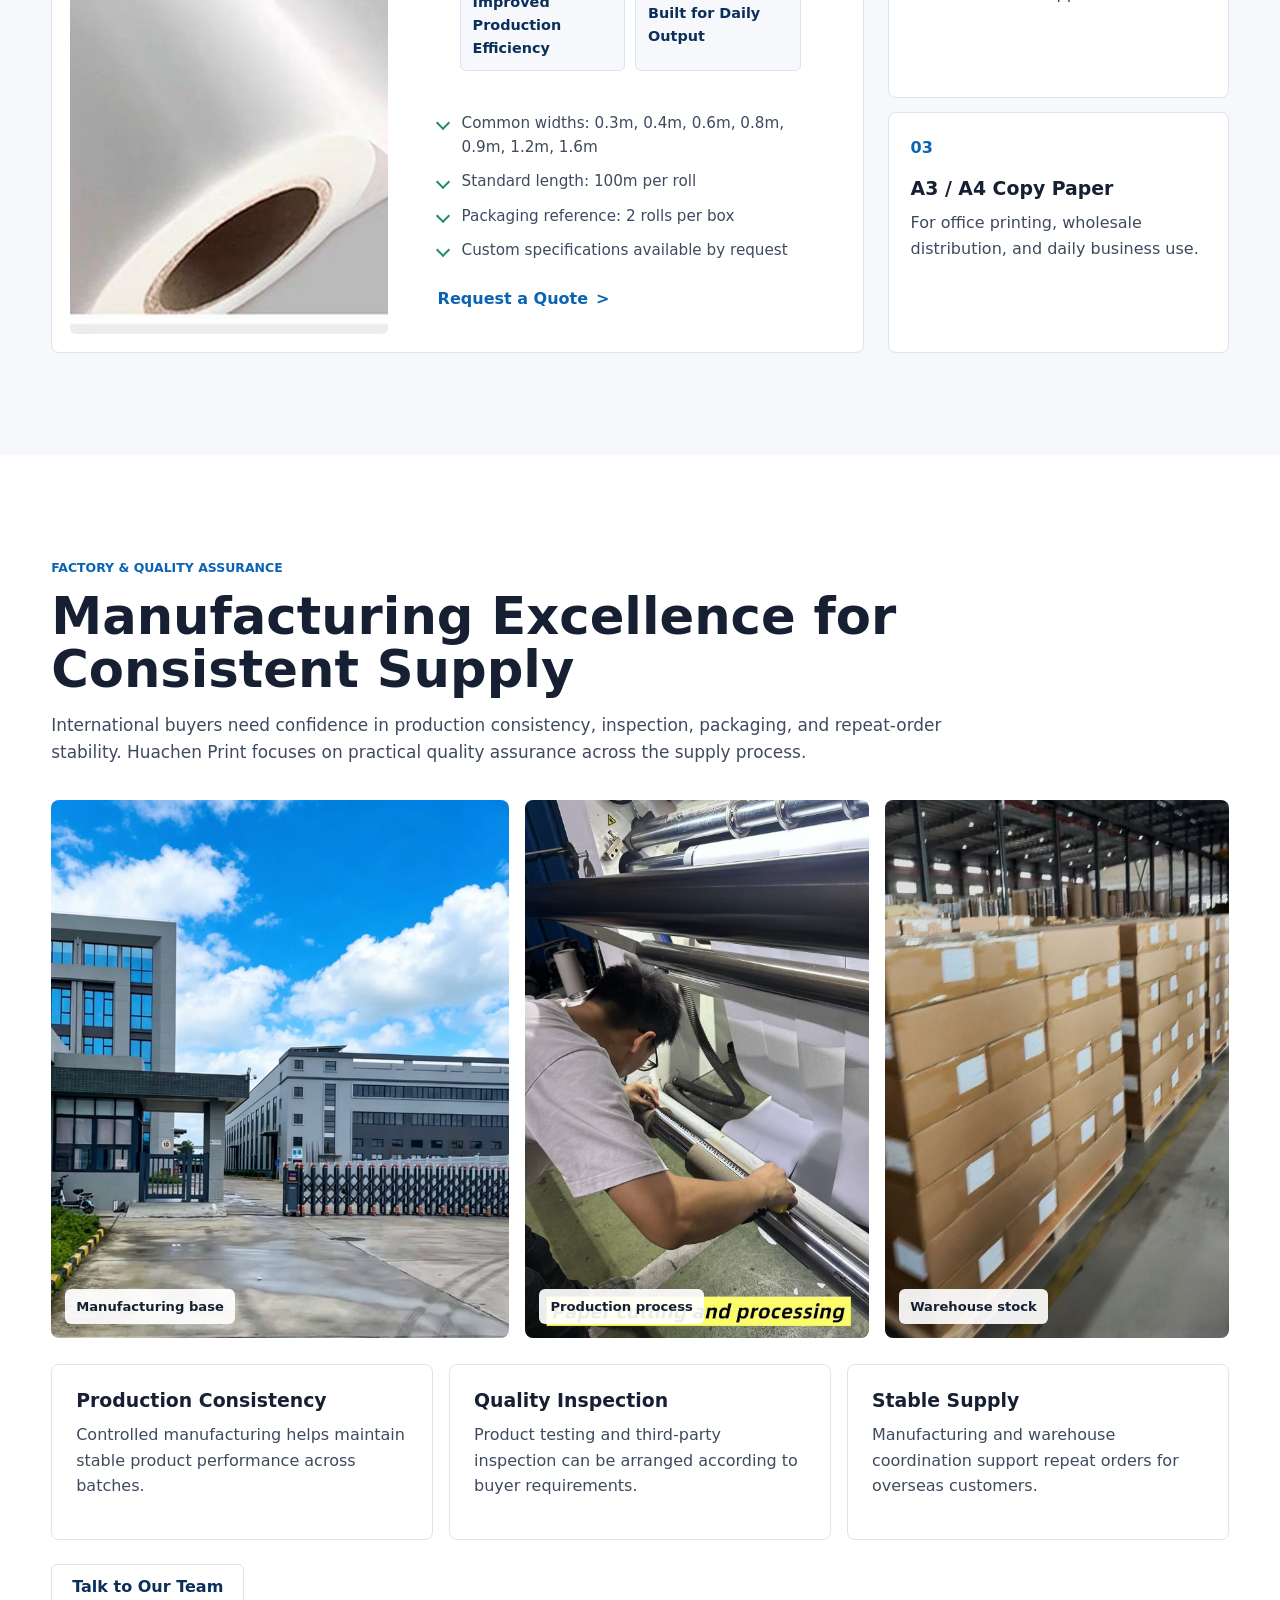
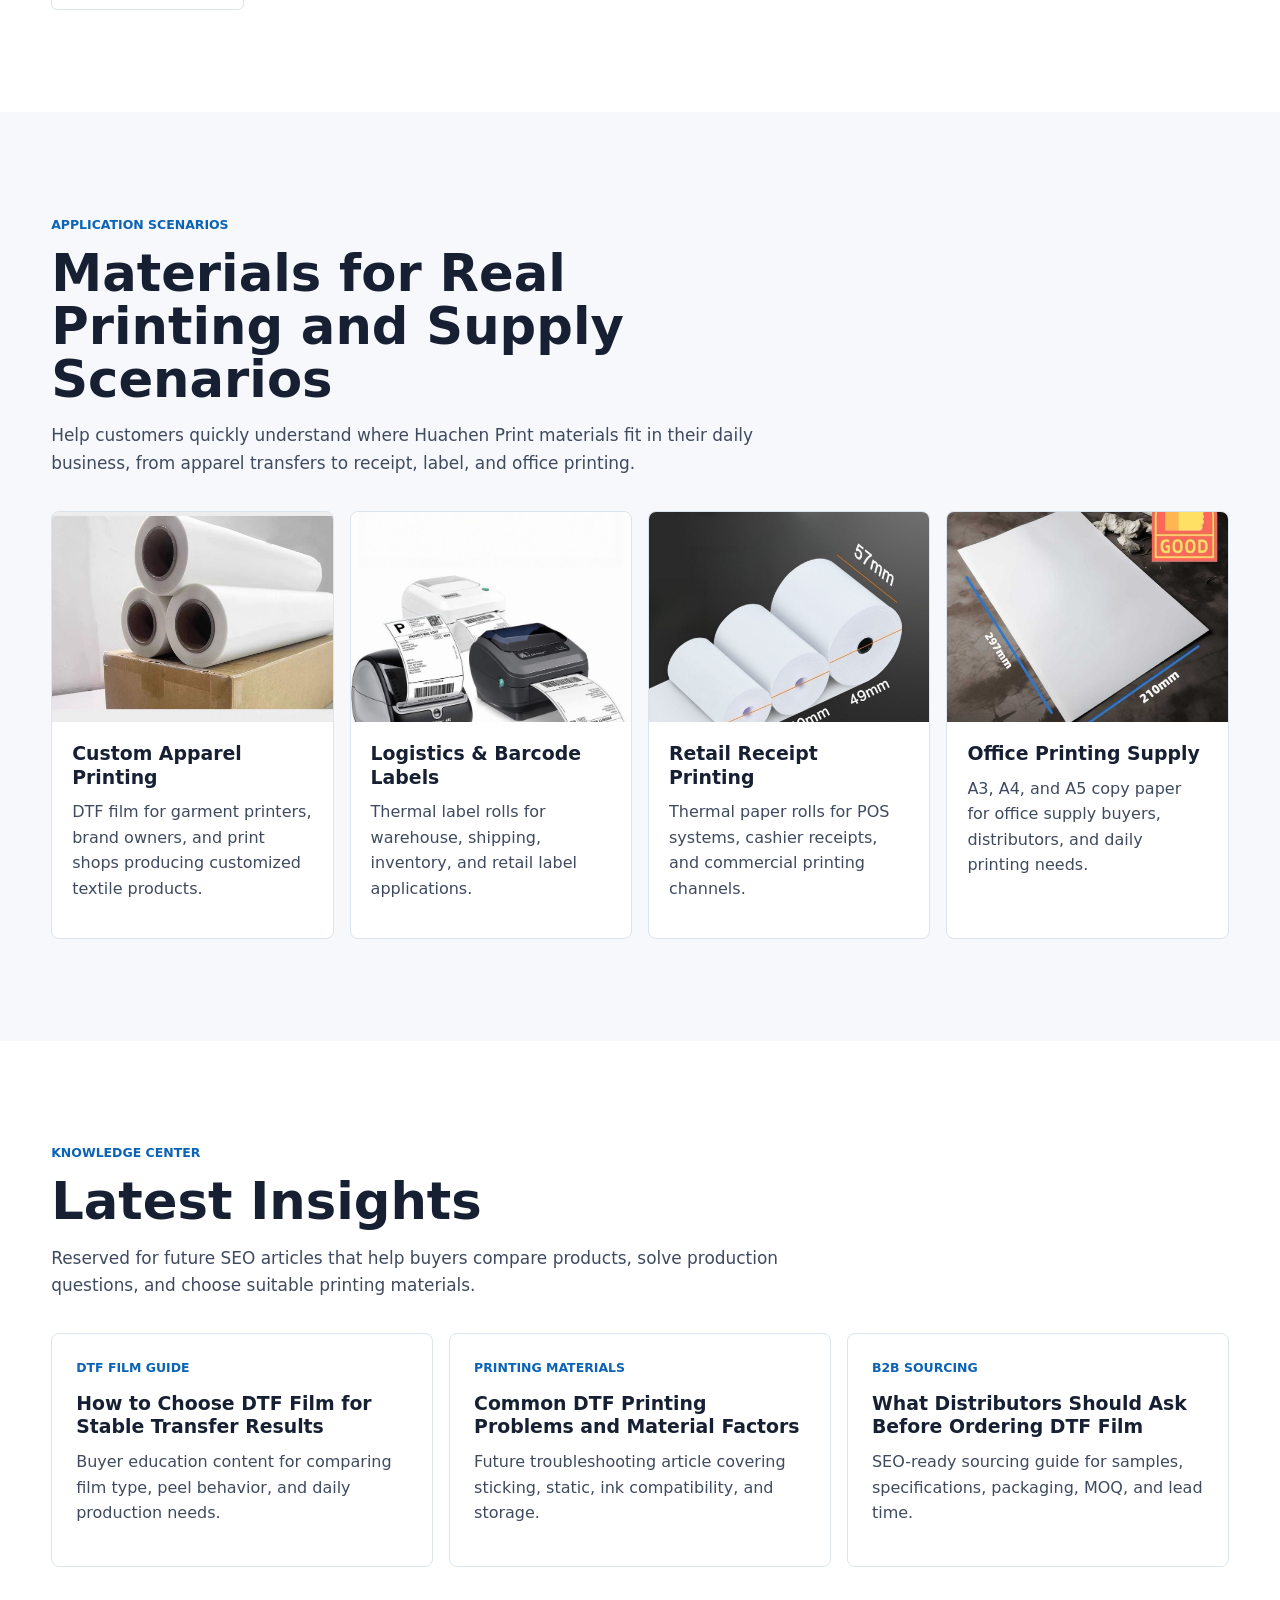
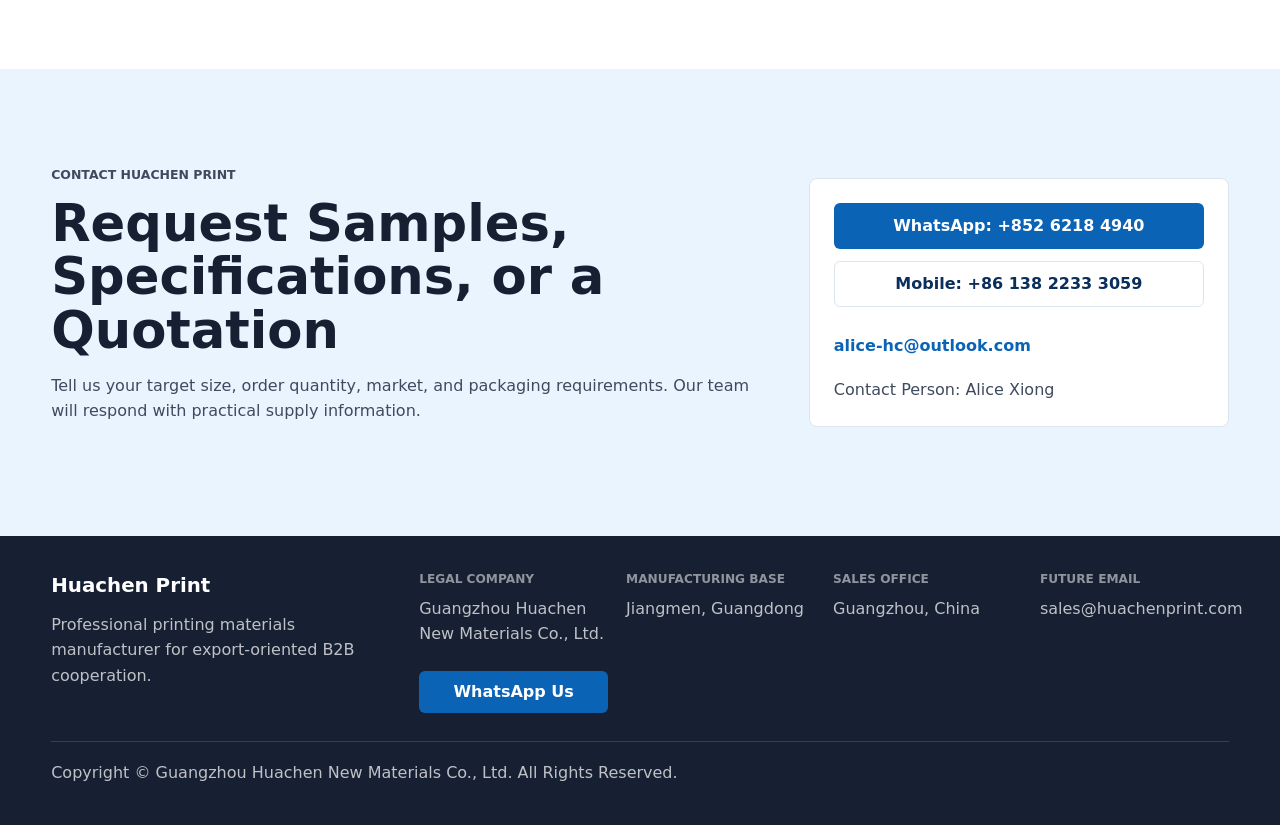
==== commit c3ad7b8e: "Fix homepage og:url format" ====
--- a/index.html
+++ b/index.html
@@ -13,7 +13,7 @@
     <meta property="og:type" content="website" />
     <meta property="og:title" content="Huachen Print | Professional DTF Heat Transfer Film Manufacturer" />
     <meta property="og:description" content="width=device-width, initial-scale=1" />
-    <meta property="og:url" content="https://www.huachenprint.com" />/
+    <meta property="og:url" content="https://www.huachenprint.com/" />
     <meta property="og:image" content="https://www.huachenprint.com/assets/images/og-image.jpg" />
     <meta name="twitter:card" content="summary_large_image" />
     <link rel="stylesheet" href="./styles.css" />
